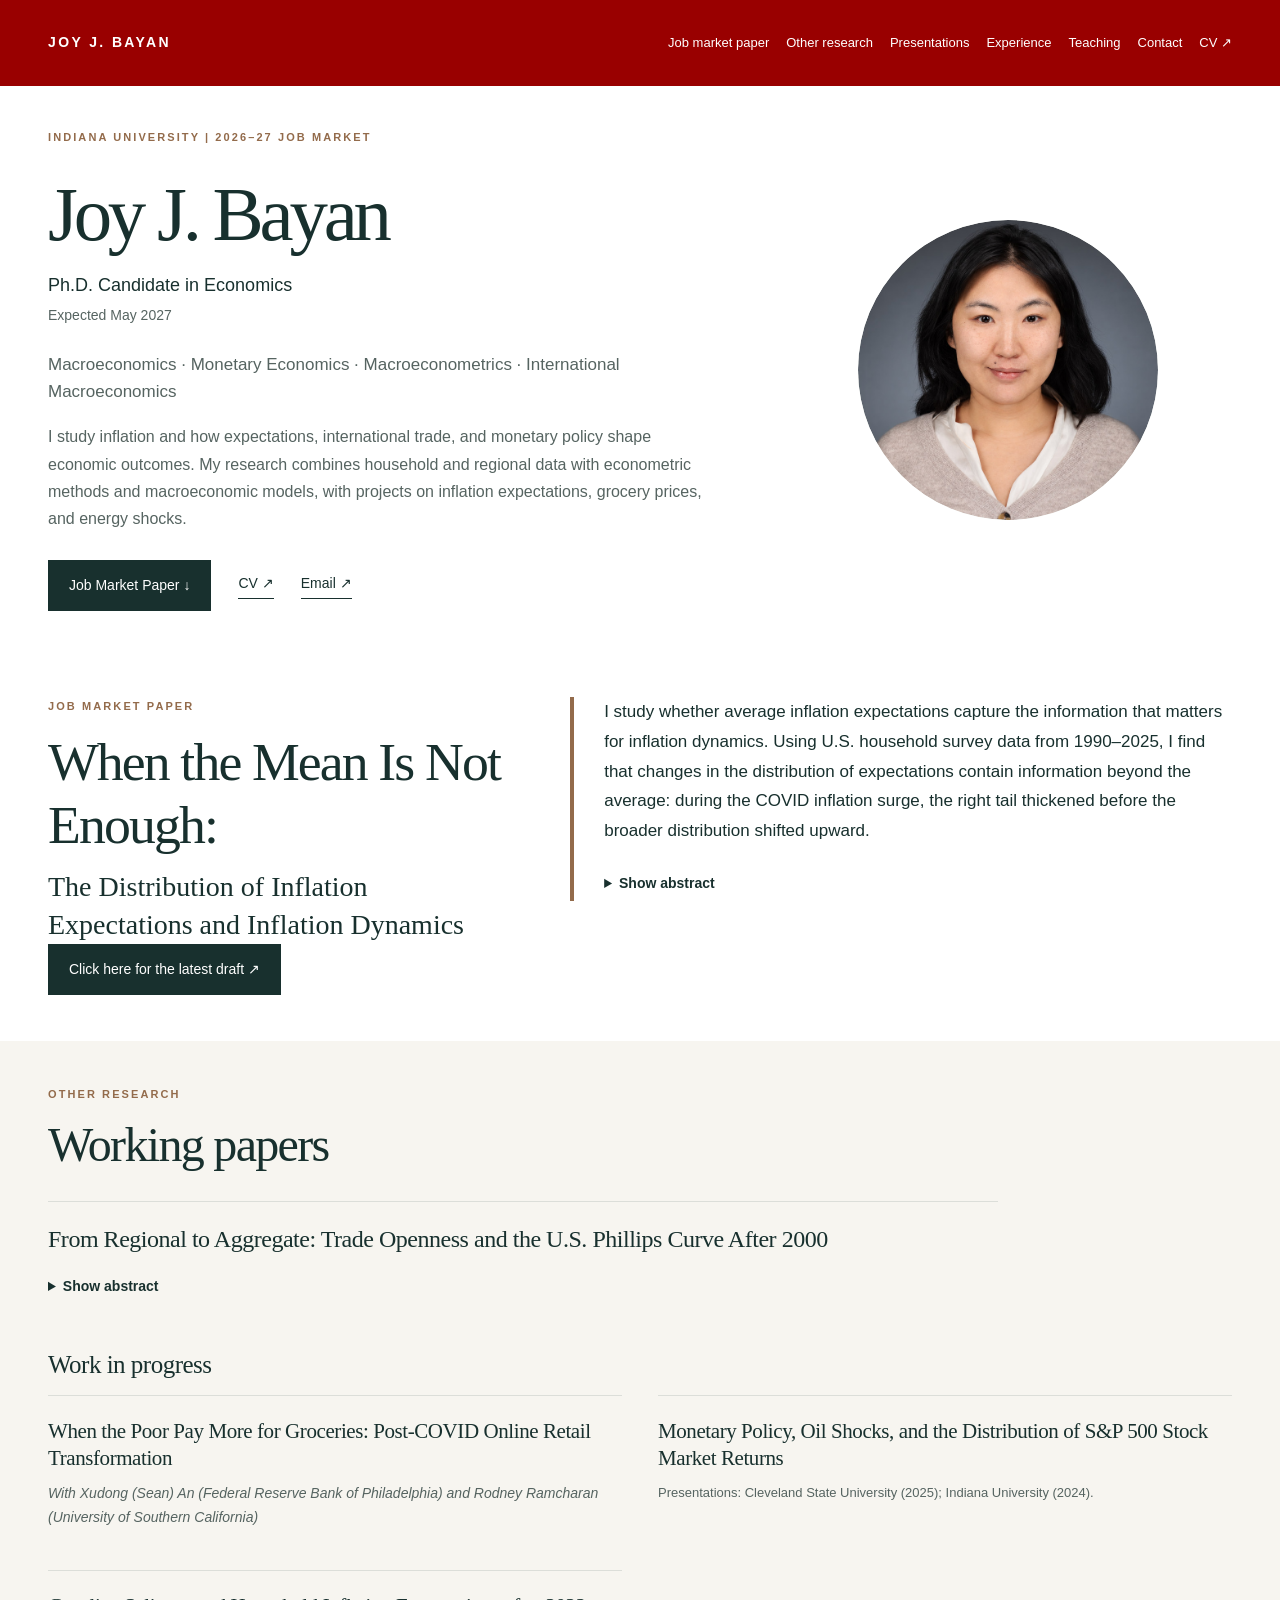
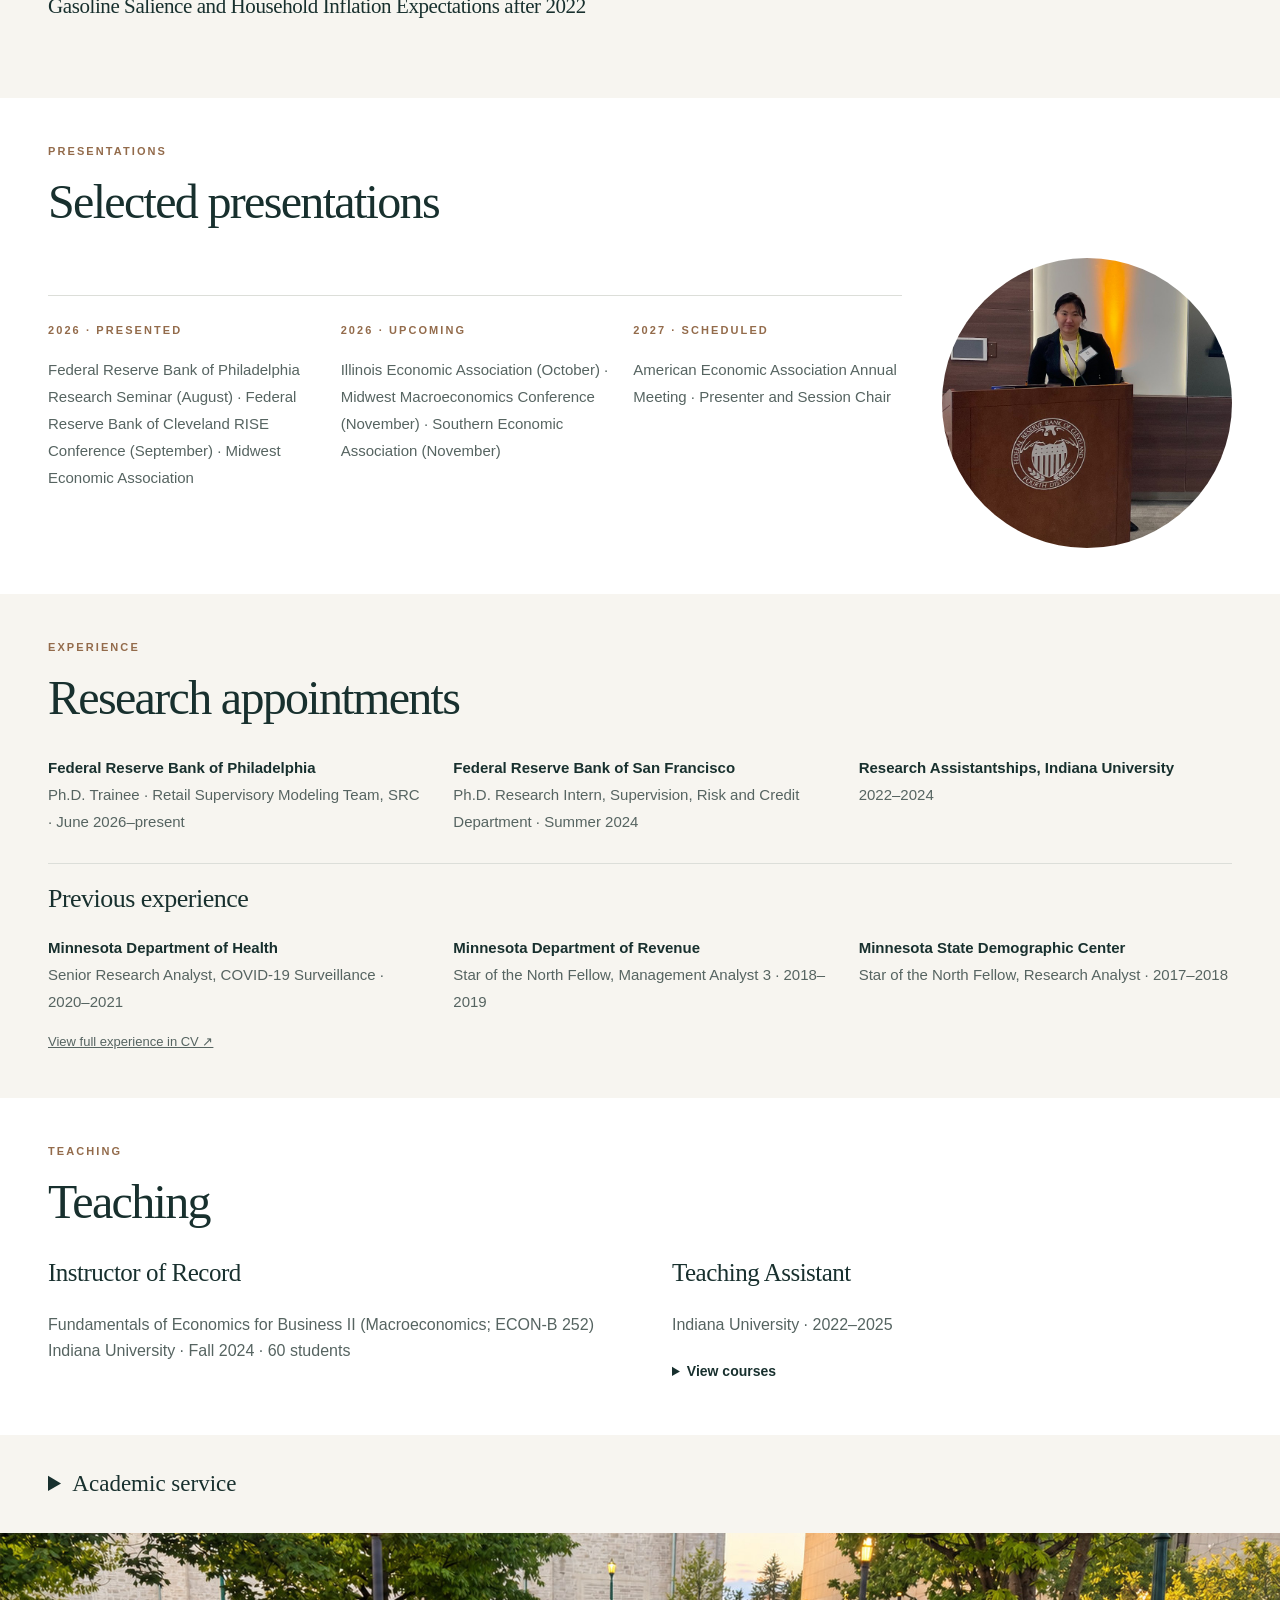
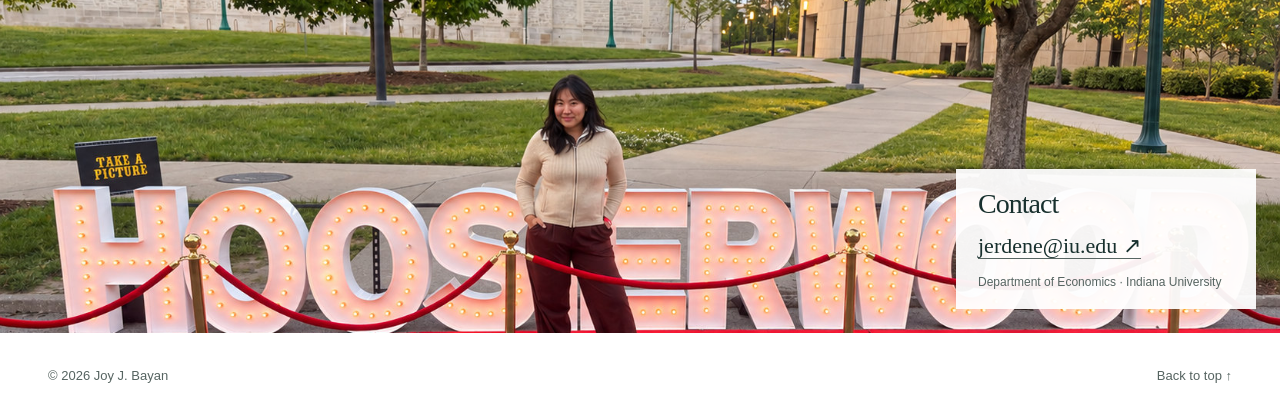
==== index.html @ ea71eb92 "Restore Joy's exact approved JMP abstract and refresh CV links" ====
<!doctype html>
<html lang="en">
<head>
<meta charset="utf-8">
<meta name="viewport" content="width=device-width, initial-scale=1">
<meta name="description" content="Joy J. Bayan is a 2026–27 economics job market candidate at Indiana University studying macroeconomics, monetary economics, macroeconometrics, and international macroeconomics.">
<title>Joy J. Bayan | Economics Job Market</title>
<link rel="stylesheet" href="site.css?v=research-intro-20261009">
</head>
<body>
<a class="skip" href="#main">Skip to content</a>
<div class="site-header"><header class="topbar wrap"><a class="wordmark" href="#top">JOY J. BAYAN</a><nav aria-label="Main navigation"><a href="#job-market-paper">Job market paper</a><a href="#other-research">Other research</a><a href="#presentations">Presentations</a><a href="#experience">Experience</a><a href="#teaching">Teaching</a><a href="#contact">Contact</a><a href="files/Joy_Bayan_CV.pdf?v=20261103-approved" target="_blank" rel="noopener">CV ↗</a></nav></header></div>
<main id="main">
<section class="hero wrap" id="top"><div class="hero-copy"><div class="eyebrow">INDIANA UNIVERSITY | 2026–27 JOB MARKET</div><h1>Joy J. Bayan</h1><p class="role">Ph.D. Candidate in Economics <span>Expected May 2027</span></p><p class="lead">Macroeconomics · Monetary Economics · Macroeconometrics · International Macroeconomics</p><p class="research-intro">I study inflation and how expectations, international trade, and monetary policy shape economic outcomes. My research combines household and regional data with econometric methods and macroeconomic models, with projects on inflation expectations, grocery prices, and energy shocks.</p><div class="actions"><a class="button" href="#job-market-paper">Job Market Paper ↓</a><a class="text-link" href="files/Joy_Bayan_CV.pdf?v=20261103-approved" target="_blank" rel="noopener">CV ↗</a><a class="text-link" href="mailto:jerdene@iu.edu">Email ↗</a></div></div><div class="portrait"><img src="files/joy-bayan-selected.jpg" alt="Portrait of Joy Bayan" width="1100" height="733"></div></section>
<section class="section wrap research-first" id="job-market-paper"><div class="eyebrow">JOB MARKET PAPER</div><h2>When the Mean Is Not Enough:</h2><p class="paper-subtitle">The Distribution of Inflation Expectations and Inflation Dynamics</p><div class="actions"><a class="button" id="latest-draft-link" href="latest-draft.html">Click here for the latest draft ↗</a></div><div class="jmp-summary"><p class="jmp-takeaway">I study whether average inflation expectations capture the information that matters for inflation dynamics. Using U.S. household survey data from 1990–2025, I find that changes in the distribution of expectations contain information beyond the average: during the COVID inflation surge, the right tail thickened before the broader distribution shifted upward.</p><details class="compact-details"><summary><span class="when-closed">Show abstract</span><span class="when-open">Hide abstract</span></summary><p>The representative-agent New Keynesian Phillips Curve assumes common inflation expectations across agents, while empirical applications typically summarize heterogeneous expectations by their mean. This paper asks whether the mean is a sufficient statistic for the role of expectations in inflation dynamics or whether the distribution of expectations also matters. Using individual responses from the University of Michigan Survey of Consumers from 1990 to 2025, I estimate inflation-expectation densities and use functional principal component analysis to characterize changes in their shape over time. Accounting for these distributional shape features produces a steeper aggregate Phillips Curve slope while reducing the explanatory role of the mean expectation. During the COVID inflation surge, the right tail of the distribution thickened before the entire distribution shifted rightward, suggesting that changes in the distribution can provide early signals of inflationary pressures. The results suggest that the mean is not a sufficient statistic; inflation dynamics also depend on the distribution of inflation expectations.</p></details></div></section>
<section class="section tinted" id="other-research"><div class="wrap"><div class="eyebrow">OTHER RESEARCH</div><h2>Working papers</h2><div class="research-list"><article><h3>From Regional to Aggregate: Trade Openness and the U.S. Phillips Curve After 2000</h3><details class="compact-details"><summary><span class="when-closed">Show abstract</span><span class="when-open">Hide abstract</span></summary><p>This paper studies how trade openness reshaped the slope of the U.S. Phillips Curve after 2000. I develop an open-economy New Keynesian framework in which inflation dynamics depend on domestic slack and exposure to foreign-goods prices through trade openness. Empirically, I use U.S. regional panel data and exploit cross-regional variation in exposure to globalization using a shift-share instrument constructed from pre-2000 regional employment shares. The results suggest that trade openness contributed to a break in the Phillips Curve relationship after 2000.</p></details></article></div><div class="works-in-progress"><h3 class="research-subheading">Work in progress</h3><div class="research-list"><article><h3>When the Poor Pay More for Groceries: Post-COVID Online Retail Transformation</h3><p class="byline">With Xudong (Sean) An (Federal Reserve Bank of Philadelphia) and Rodney Ramcharan (University of Southern California)</p></article><article><h3>Monetary Policy, Oil Shocks, and the Distribution of S&amp;P 500 Stock Market Returns</h3><p class="meta">Presentations: Cleveland State University (2025); Indiana University (2024).</p></article><article><h3>Gasoline Salience and Household Inflation Expectations after 2022</h3></article></div></div></div></section>
<section class="section wrap" id="presentations"><div class="eyebrow">PRESENTATIONS</div><h2>Selected presentations</h2><div class="presentations-layout"><div class="conference-list"><div><span class="tag">2026 · PRESENTED</span><p>Federal Reserve Bank of Philadelphia Research Seminar (August) · Federal Reserve Bank of Cleveland RISE Conference (September) · Midwest Economic Association</p></div><div><span class="tag">2026 · UPCOMING</span><p>Illinois Economic Association (October) · Midwest Macroeconomics Conference (November) · Southern Economic Association (November)</p></div><div><span class="tag">2027 · SCHEDULED</span><p>American Economic Association Annual Meeting · Presenter and Session Chair</p></div></div><figure class="presentation-circle"><img src="files/joy-presentation-original.jpg" alt="Joy Bayan at the podium at the Federal Reserve Bank of Cleveland" width="1368" height="1824" loading="lazy"></figure></div></section>
<section class="section tinted" id="experience"><div class="wrap"><div class="eyebrow">EXPERIENCE</div><h2>Research appointments</h2><div class="appointments"><div class="appointment-item"><p><strong>Federal Reserve Bank of Philadelphia</strong><br>Ph.D. Trainee · Retail Supervisory Modeling Team, SRC · June 2026–present</p></div><div class="appointment-item"><p><strong>Federal Reserve Bank of San Francisco</strong><br>Ph.D. Research Intern, Supervision, Risk and Credit Department · Summer 2024</p></div><div class="appointment-item"><p><strong>Research Assistantships, Indiana University</strong><br>2022–2024</p></div></div><div class="previous-experience"><h3>Previous experience</h3><p><strong>Minnesota Department of Health</strong><br>Senior Research Analyst, COVID-19 Surveillance · 2020–2021</p><p><strong>Minnesota Department of Revenue</strong><br>Star of the North Fellow, Management Analyst 3 · 2018–2019</p><p><strong>Minnesota State Demographic Center</strong><br>Star of the North Fellow, Research Analyst · 2017–2018</p></div><p class="cv-note"><a href="files/Joy_Bayan_CV.pdf?v=20261103-approved" target="_blank" rel="noopener">View full experience in CV ↗</a></p></div></section>
<section class="section wrap" id="teaching"><div class="eyebrow">TEACHING</div><h2>Teaching</h2><div class="two-col"><div><h3>Instructor of Record</h3><p>Fundamentals of Economics for Business II (Macroeconomics; ECON-B 252)<br>Indiana University · Fall 2024 · 60 students</p></div><div><h3>Teaching Assistant</h3><p>Indiana University · 2022–2025</p><details class="compact-details"><summary>View courses</summary><p>Statistical Analysis for Business and Economics (ECON-E 370) · Spring 2025<br>Economics of Race (ECON-E 211) · Spring 2024<br>Economics of Gender (ECON-E 211) · Spring 2023<br>Fundamentals of Economics for Business II (Macroeconomics; ECON-B 252) · Fall 2022</p></details></div></div></section>
<section class="section tinted service-compact" id="academic-service"><div class="wrap"><details class="compact-details"><summary>Academic service</summary><p><strong>Women in Economics, Indiana University Alumnae Group, Washington, DC</strong> · 2025–2026</p><p><strong>Student Ambassador, Association for Public Policy Analysis &amp; Management (APPAM)</strong> · 2026</p><p><strong>AES Departmental Coordinator, Economics Department, Indiana University</strong> · 2025–2026</p><p><strong>Development Coordinator, Graduate Student Government, Indiana University</strong> · 2024</p></details></div></section>
<section class="contact" id="contact"><div class="wrap"><h2>Contact</h2><a class="contact-email" href="mailto:jerdene@iu.edu">jerdene@iu.edu ↗</a><p class="affiliation">Department of Economics · Indiana University</p></div></section>
</main>
<footer class="wrap footer"><span>© <span id="year">2026</span> Joy J. Bayan</span><a href="#top">Back to top ↑</a></footer><script>document.getElementById('year').textContent=new Date().getFullYear()</script>
<!-- deploy-refresh: 2026-10-08-cv-alignment -->
</body>
</html>
---- site.css ----
:root{--ink:#18302e;--muted:#566461;--accent:#936b4b;--line:#dcded9;--cream:#f7f5f0;--wash:#ecefea}*{box-sizing:border-box}html{scroll-behavior:smooth}body{margin:0;color:var(--ink);font-family:Arial,Helvetica,sans-serif;line-height:1.65;background:#fff}a{color:inherit}a:focus-visible,summary:focus-visible{outline:3px solid #a47542;outline-offset:4px}.wrap{max-width:1160px;margin:auto;padding-left:32px;padding-right:32px}.skip{position:absolute;left:-9999px}.skip:focus{left:12px;top:12px;background:white;z-index:5;padding:8px}.topbar{min-height:86px;display:flex;align-items:center;justify-content:space-between;gap:20px;border-bottom:1px solid var(--line)}.wordmark{font-weight:700;letter-spacing:.17em;font-size:14px;text-decoration:none;white-space:nowrap}nav{display:flex;align-items:center;gap:27px}nav a{text-decoration:none;font-size:14px;color:#3d514d}nav a:hover,.text-link:hover{color:var(--accent)}.hero{display:grid;grid-template-columns:1.24fr .76fr;align-items:center;gap:80px;padding-top:74px;padding-bottom:88px}.eyebrow,.tag{font-size:11px;font-weight:700;letter-spacing:.19em;color:var(--accent)}h1,h2,h3{font-family:Georgia,'Times New Roman',serif;font-weight:400;line-height:1.16}h1{font-size:clamp(56px,7vw,92px);margin:24px 0 12px;letter-spacing:-.055em}h2{font-size:clamp(39px,5vw,60px);margin:14px 0 34px;letter-spacing:-.035em}h3{font-size:26px;letter-spacing:-.02em}.role{font-size:18px;margin:0;color:var(--ink)}.role span{display:block;color:var(--muted);font-size:14px;margin-top:3px}.lead{font-family:Georgia,serif;font-size:22px;line-height:1.58;max-width:630px;margin:30px 0}.actions{display:flex;align-items:center;gap:27px;flex-wrap:wrap}.button{background:var(--ink);color:#fff;padding:14px 21px;text-decoration:none;font-size:14px}.button:hover{background:#30534c}.text-link{font-size:14px;text-decoration:none;border-bottom:1px solid currentColor;padding-bottom:3px}.portrait{background:var(--wash);aspect-ratio:4/4.6;overflow:hidden}.portrait img{width:100%;height:100%;object-fit:cover;object-position:center 35%}.fields{background:var(--ink);color:#f3f3e9}.fields-inner{display:flex;align-items:center;gap:42px;padding-top:21px;padding-bottom:21px}.fields span{font-size:11px;letter-spacing:.16em;color:#c6bba8;white-space:nowrap}.fields p{margin:0;font-size:14px}.fields b{color:#b5997d;padding:0 7px}.section{padding-top:104px;padding-bottom:105px}.section-heading{display:flex;justify-content:space-between;align-items:end;gap:30px}.section-heading>p{max-width:290px;color:var(--muted);font-size:15px;margin-bottom:42px}.paper{border:1px solid var(--line);padding:36px;background:white}.paper h3{margin:15px 0}.paper p{color:var(--muted);font-size:15px}.paper.featured{padding:45px;border-left:4px solid var(--accent);background:var(--cream)}.featured h3{max-width:790px;font-size:34px}.featured>p{max-width:830px}.paper-grid{display:grid;grid-template-columns:1fr 1fr;gap:18px;margin-top:18px}.byline{font-style:italic}details{border-top:1px solid var(--line);margin-top:26px;padding-top:17px}summary{cursor:pointer;font-size:14px;font-weight:700}details p{max-width:850px}.meta,.fineprint{font-size:13px!important;color:var(--muted)}.subhead{margin:58px 0 16px}.simple-list p{border-top:1px solid var(--line);padding:16px 0;margin:0;font-family:Georgia,serif;font-size:20px}.tinted{background:var(--cream)}.two-col{display:grid;grid-template-columns:1fr 1fr;gap:90px}.two-col p{color:var(--muted);font-size:16px}.two-col h3{font-size:25px}.two-col .large{font-family:Georgia,serif;font-size:25px;line-height:1.55;color:var(--ink);margin-top:0}.contact{background:var(--ink);color:white;padding:90px 0 100px}.contact h2{margin-bottom:14px}.contact p{color:#d5dfd9}.contact-email{font-family:Georgia,serif;font-size:clamp(24px,4vw,42px);text-decoration:none;border-bottom:1px solid #a0afa8}.contact .affiliation{font-size:13px;margin-top:50px}.footer{min-height:85px;display:flex;justify-content:space-between;align-items:center;color:var(--muted);font-size:13px}.footer a{text-decoration:none}@media(max-width:780px){.topbar{align-items:flex-start;flex-direction:column;padding-top:20px;padding-bottom:18px}nav{flex-wrap:wrap;gap:10px 19px}.hero{grid-template-columns:1fr;gap:38px;padding-top:55px;padding-bottom:58px}.portrait{max-width:440px;grid-row:1;aspect-ratio:4/3.8}.fields-inner{display:block}.fields p{margin-top:9px}.section{padding-top:70px;padding-bottom:70px}.section-heading{display:block}.section-heading>p{margin-top:-15px}.paper-grid,.two-col{grid-template-columns:1fr;gap:18px}.paper.featured,.paper{padding:25px}.featured h3{font-size:27px}}@media(max-width:400px){.wrap{padding-left:20px;padding-right:20px}nav{gap:8px 13px}nav a{font-size:12px}}

/* Circular portrait */
.portrait{aspect-ratio:1;border-radius:50%;max-width:420px;width:100%;justify-self:center}
.portrait img{border-radius:50%;object-position:center 32%}
@media(max-width:780px){.portrait{aspect-ratio:1;max-width:360px}}

/* Conference timeline */
.large-intro{font-family:Georgia,serif;font-size:22px;max-width:760px;margin:-8px 0 36px}
.conference-list{border-top:1px solid var(--line)}
.conference-list>div{display:grid;grid-template-columns:180px 1fr;gap:30px;border-bottom:1px solid var(--line);padding:22px 0}
.conference-list p{margin:0;max-width:760px;color:var(--muted)}
@media(max-width:780px){.conference-list>div{grid-template-columns:1fr;gap:6px}nav{gap:8px 15px}}

/* Supporting campus photograph */
.campus-banner{height:clamp(230px,34vw,440px);background-image:url("files/joy-campus-banner.jpg");background-size:cover;background-position:center 35%;filter:saturate(.84)}
@media(max-width:780px){.campus-banner{height:260px;background-position:center 35%}}


/* Research-first job market layout */
.topbar nav{gap:17px}
.topbar nav a{font-size:13px}
.hero{padding-top:66px;padding-bottom:70px}
.hero .lead{font-family:Arial,Helvetica,sans-serif;font-size:17px;line-height:1.6;color:var(--muted);margin:24px 0 30px}
.research-first{padding-top:82px}
.research-first h2{font-size:clamp(52px,7vw,84px);max-width:960px;margin:14px 0 8px}
.paper-subtitle{font-family:Georgia,serif;font-size:clamp(23px,3vw,36px);line-height:1.35;max-width:890px;margin:0 0 32px}
.jmp-summary{max-width:820px;border-left:4px solid var(--accent);padding-left:26px}
.jmp-summary p{font-size:19px;line-height:1.7;margin:0}
.paper-actions{display:flex;align-items:flex-start;gap:26px;flex-wrap:wrap;margin-top:32px}
.unavailable{font-size:14px;border-bottom:1px solid var(--line);padding:8px 0;color:var(--muted)}
.unavailable small{display:block;font-size:11px;color:var(--muted)}
.abstract{margin:0;padding:8px 0;border:0;max-width:820px}
.abstract summary{font-size:14px;border-bottom:1px solid var(--ink);padding-bottom:3px;list-style:none}
.abstract summary::-webkit-details-marker{display:none}
.abstract p{font-size:15px;line-height:1.75;color:var(--muted)}
.research-list article{padding:25px 0;border-top:1px solid var(--line);max-width:900px}
.research-list h3{margin:0 0 10px}
.research-list p{margin:7px 0;color:var(--muted)}
.research-list .byline{font-size:14px}
.section{padding-top:82px;padding-bottom:85px}
.campus-banner{height:clamp(320px,45vw,620px);background-position:center 45%}
@media(max-width:780px){.topbar nav{gap:8px 14px}.hero{padding-top:46px;padding-bottom:52px}.research-first h2{font-size:clamp(48px,12vw,68px)}.jmp-summary p{font-size:17px}.campus-banner{height:clamp(280px,85vw,480px);background-position:center 40%}}

/* Candid presentation photo: use the original camera image, retaining facial detail. */
.campus-banner{height:clamp(320px,45vw,540px)}


/* Original podium photograph, cropped in a circle beside presentations. */
.presentations-layout{display:grid;grid-template-columns:minmax(0,1fr) 370px;gap:48px;align-items:center}
.presentation-circle{position:relative;width:100%;aspect-ratio:1;border-radius:50%;overflow:hidden;margin:0}
.presentation-circle img{position:absolute;display:block;width:195.4286%;height:auto;max-width:none;left:0;top:-92.8571%}
.presentations-layout .conference-list>div{grid-template-columns:145px 1fr;gap:18px}
@media(max-width:900px){.presentations-layout{grid-template-columns:minmax(0,1fr) 310px;gap:30px}.presentations-layout .conference-list>div{grid-template-columns:1fr;gap:6px}}
@media(max-width:650px){.presentations-layout{grid-template-columns:1fr}.presentation-circle{width:min(100%,320px);justify-self:center}}

/* Campus photograph behind the contact section. */
.contact{position:relative;background:#eee url("files/joy-campus-banner.jpg") center 55%/cover no-repeat;color:var(--ink);min-height:650px;padding:24px 0;display:block}
.contact>.wrap{position:absolute;right:24px;bottom:24px;width:min(300px,calc(100% - 48px));max-width:300px;margin:0;padding:18px 22px;background:rgba(255,255,255,.94)}
.contact h2{font-size:28px;line-height:1.2;margin:0 0 10px}
.contact .contact-email{font-size:22px;line-height:1.4;border-color:var(--muted)}
.contact p{color:var(--muted)}
.contact .affiliation{font-size:12px;line-height:1.5;margin:12px 0 0}
@media(max-width:780px){.contact{min-height:720px;padding:20px 0;background-position:44% 55%}.contact>.wrap{right:16px;bottom:16px;width:min(300px,calc(100% - 32px));padding:16px 20px}}

/* Compact academic layout; retain the established section sequence. */
.section{padding-top:58px;padding-bottom:60px}
.section h2{font-size:clamp(34px,4vw,48px);margin-bottom:28px}
.research-first h2{font-size:clamp(48px,6vw,72px);margin-bottom:8px}
.compact-details{border:0;padding:0;margin:14px 0 0}
.compact-details summary{width:fit-content;max-width:100%;padding:6px 0;font-size:14px;color:var(--ink)}
.compact-details p{color:var(--muted);font-size:16px;line-height:1.7}
.compact-details .when-open{display:none}
.compact-details[open] .when-open{display:inline}
.compact-details[open] .when-closed{display:none}
.compact-details[open]>summary{margin-bottom:10px}
.research-list h3{font-size:24px;line-height:1.3}
.research-list article{padding:22px 0}
.appointments{display:grid;grid-template-columns:repeat(3,minmax(0,1fr));gap:32px}
.appointments p{font-size:15px;color:var(--muted);margin:0;line-height:1.8}
.appointments strong{color:var(--ink);font-weight:600}
.previous-experience{border-top:1px solid var(--line);padding-top:16px;margin-top:28px}
.cv-note{font-size:13px;color:var(--muted);margin:16px 0 0}
.service-compact{padding-top:28px;padding-bottom:28px}
.service-compact .compact-details{margin:0}
.service-compact summary{font-family:Georgia,serif;font-size:23px;font-weight:400}
.contact{min-height:460px}
@media(max-width:780px){
.section{padding-top:42px;padding-bottom:44px}
.appointments{grid-template-columns:1fr;gap:22px}
.service-compact{padding-top:24px;padding-bottom:24px}
.contact{min-height:600px}
}

/* Wider desktop layout: use columns while preserving reading order. */
@media(min-width:1000px){
  .wrap{max-width:1440px;padding-left:48px;padding-right:48px}
  .hero{grid-template-columns:minmax(0,1.5fr) minmax(0,1fr);gap:64px;padding-top:42px;padding-bottom:42px}
  .hero .portrait{max-width:300px}
  .hero h1{font-size:clamp(64px,6vw,84px)}
  .section{padding-top:44px;padding-bottom:46px}
  .research-first{display:grid;grid-template-columns:minmax(0,.9fr) minmax(0,1.3fr);column-gap:64px;grid-template-rows:auto auto auto 1fr;align-items:start}
  .research-first>.eyebrow{grid-column:1;grid-row:1}
  .research-first>h2{grid-column:1;grid-row:2;font-size:clamp(46px,4.2vw,62px);margin:16px 0 12px}
  .research-first>.paper-subtitle{grid-column:1;grid-row:3;font-size:28px;margin:0;max-width:500px}
  .research-first>.paper-actions{grid-column:1;grid-row:4;margin-top:24px}
  .research-first>.jmp-summary{grid-column:2;grid-row:1 / span 4;max-width:760px;padding-left:30px}
  .jmp-summary p{font-size:17px;line-height:1.75}
  .research-list{display:grid;grid-template-columns:repeat(2,minmax(0,1fr));gap:48px;align-items:start}
  .research-list article{max-width:none}
  .presentations-layout{grid-template-columns:minmax(0,1fr) 290px;gap:40px}
  .presentations-layout .conference-list{display:grid;grid-template-columns:repeat(3,minmax(0,1fr));gap:24px;border-top:1px solid var(--line)}
  .presentations-layout .conference-list>div{display:block;padding:20px 0;border-bottom:0}
  .presentations-layout .conference-list p{margin-top:14px;font-size:15px;line-height:1.8}
  .previous-experience{display:grid;grid-template-columns:repeat(3,minmax(0,1fr));column-gap:32px;row-gap:12px}
  .previous-experience h3{grid-column:1 / -1;margin:4px 0 8px}
  .previous-experience p{margin:0;font-size:15px;color:var(--muted);line-height:1.8}
  .previous-experience strong{color:var(--ink);font-weight:600}
  #teaching .two-col{gap:64px}
  #teaching .two-col h3{margin-top:0}
  .service-compact{padding-top:24px;padding-bottom:24px}
}
@media(min-width:781px) and (max-width:999px){
  .topbar{flex-wrap:wrap;padding-top:20px;padding-bottom:20px}
  .topbar nav{flex-wrap:wrap}
}

/* Make research findings and project titles easy to scan. */
.jmp-takeaway{color:var(--ink);font-size:18px;line-height:1.75}
.jmp-summary>.compact-details{margin-top:20px}
.works-in-progress{margin-top:24px}
.research-subheading{font-size:25px;margin:0 0 16px}
.research-list:has(>article:only-child){grid-template-columns:1fr}
.research-list:has(>article:only-child)>article{max-width:950px}
.works-in-progress .research-list{gap:12px 36px}
.works-in-progress .research-list h3{font-size:21px}
.contact{min-height:400px;background-position:center 20%}
@media(max-width:780px){
  .contact{min-height:460px;background-position:44% 30%}
  .hero .portrait{max-width:260px}
}
@media(prefers-reduced-motion:reduce){html{scroll-behavior:auto}}

/* Crimson university-inspired header. */
.site-header{background:#990000;color:#fff}
.site-header .topbar{border-bottom:0}
.site-header .wordmark,.site-header nav a{color:#fff}
.site-header nav a:hover{color:#fff;text-decoration:underline;text-underline-offset:5px}
.site-header a:focus-visible{outline-color:#fff}

.research-intro{max-width:680px;font-size:16px;line-height:1.7;color:var(--muted);margin:0 0 28px}
.hero .lead{margin-bottom:18px}
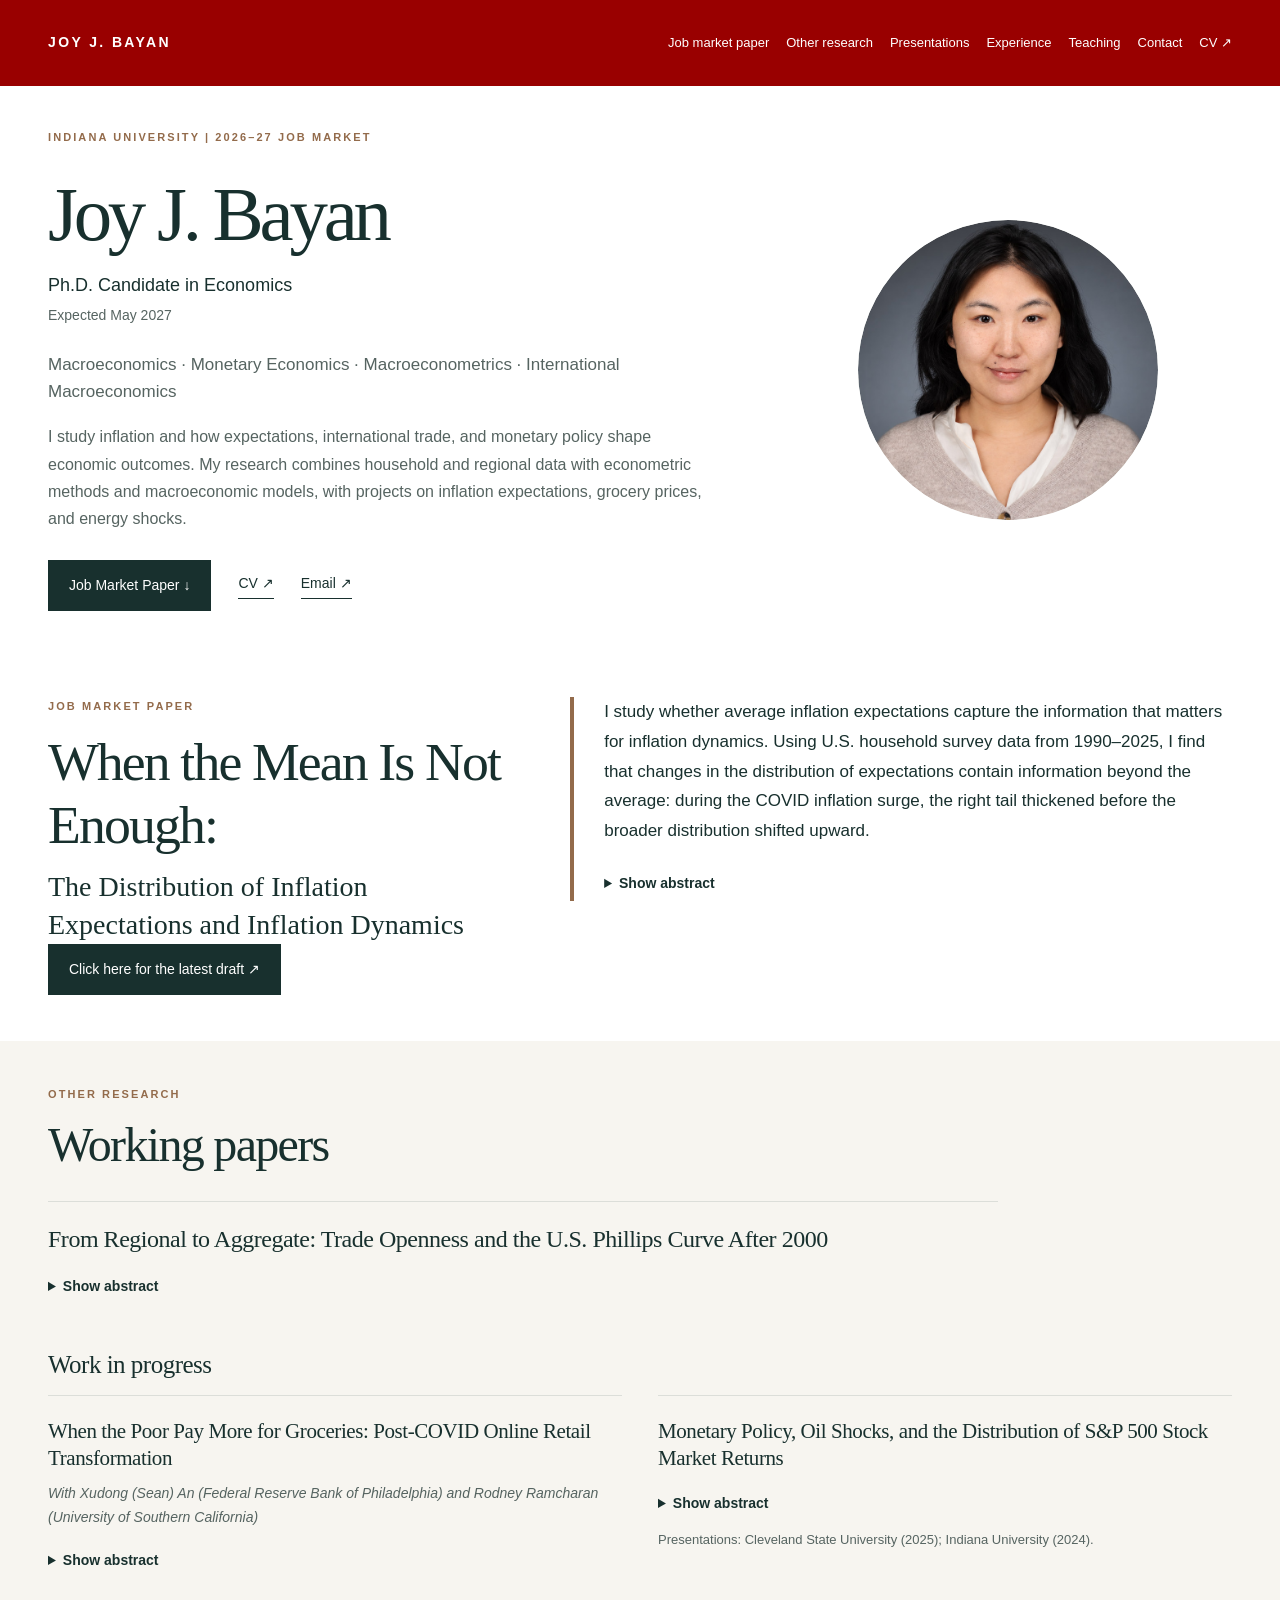
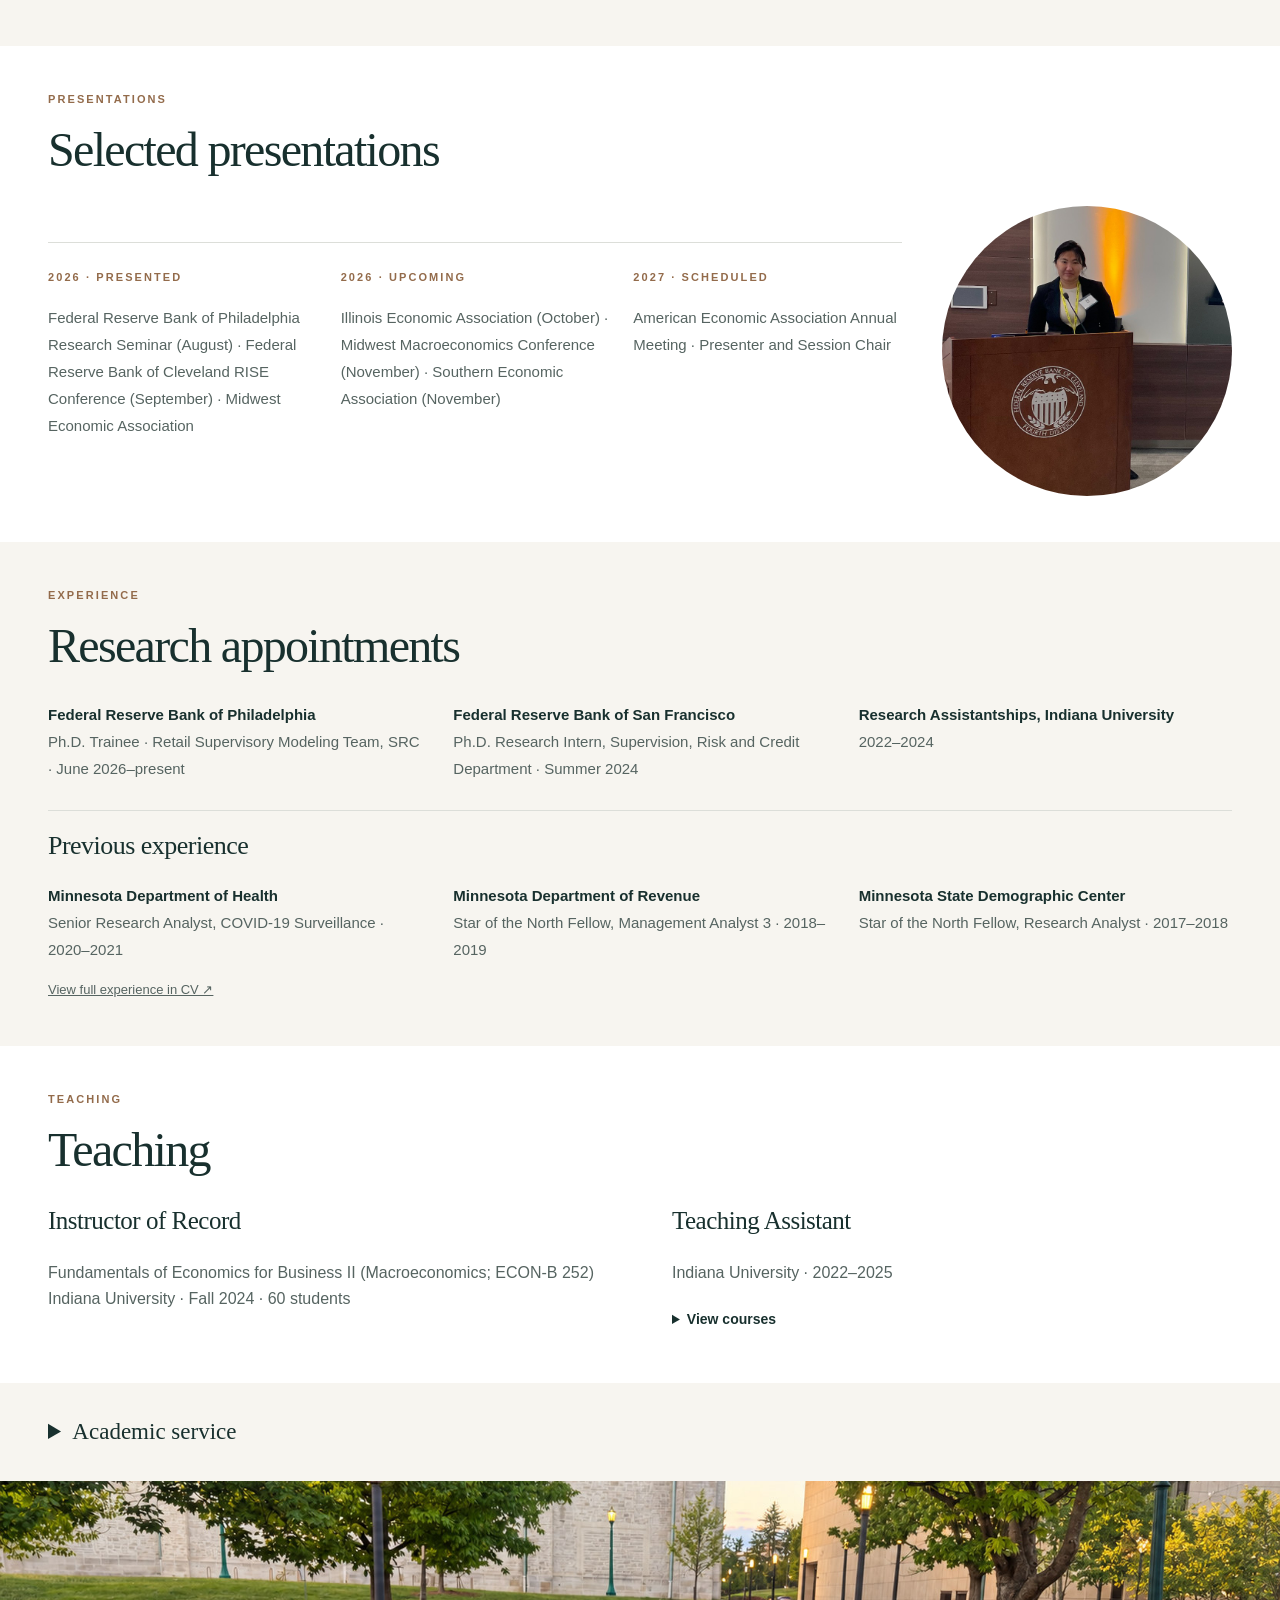
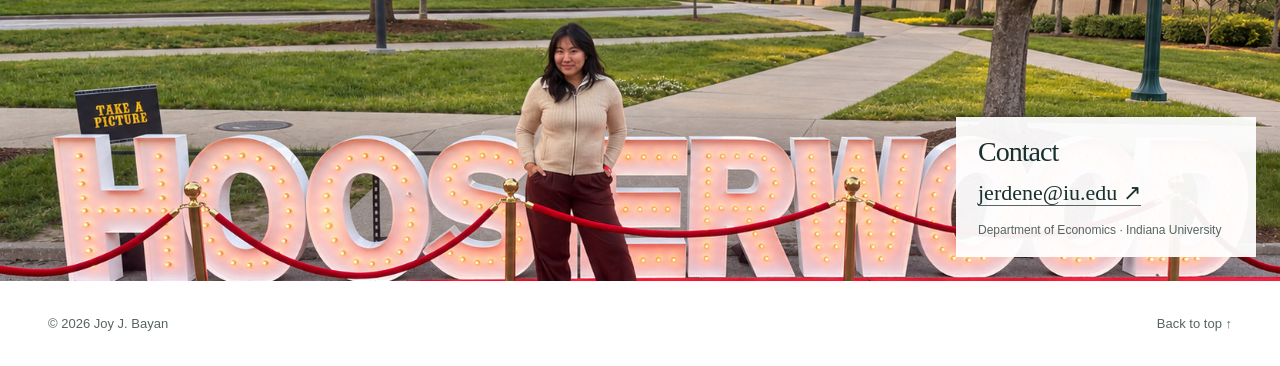
==== commit 854ec2d7: "Match all four website abstracts exactly to approved CV" ====
--- a/index.html
+++ b/index.html
@@ -9,13 +9,13 @@
 </head>
 <body>
 <a class="skip" href="#main">Skip to content</a>
-<div class="site-header"><header class="topbar wrap"><a class="wordmark" href="#top">JOY J. BAYAN</a><nav aria-label="Main navigation"><a href="#job-market-paper">Job market paper</a><a href="#other-research">Other research</a><a href="#presentations">Presentations</a><a href="#experience">Experience</a><a href="#teaching">Teaching</a><a href="#contact">Contact</a><a href="files/Joy_Bayan_CV.pdf?v=20261103-approved" target="_blank" rel="noopener">CV ↗</a></nav></header></div>
+<div class="site-header"><header class="topbar wrap"><a class="wordmark" href="#top">JOY J. BAYAN</a><nav aria-label="Main navigation"><a href="#job-market-paper">Job market paper</a><a href="#other-research">Other research</a><a href="#presentations">Presentations</a><a href="#experience">Experience</a><a href="#teaching">Teaching</a><a href="#contact">Contact</a><a href="files/Joy_Bayan_CV.pdf?v=20261103-grocery-restored" target="_blank" rel="noopener">CV ↗</a></nav></header></div>
 <main id="main">
-<section class="hero wrap" id="top"><div class="hero-copy"><div class="eyebrow">INDIANA UNIVERSITY | 2026–27 JOB MARKET</div><h1>Joy J. Bayan</h1><p class="role">Ph.D. Candidate in Economics <span>Expected May 2027</span></p><p class="lead">Macroeconomics · Monetary Economics · Macroeconometrics · International Macroeconomics</p><p class="research-intro">I study inflation and how expectations, international trade, and monetary policy shape economic outcomes. My research combines household and regional data with econometric methods and macroeconomic models, with projects on inflation expectations, grocery prices, and energy shocks.</p><div class="actions"><a class="button" href="#job-market-paper">Job Market Paper ↓</a><a class="text-link" href="files/Joy_Bayan_CV.pdf?v=20261103-approved" target="_blank" rel="noopener">CV ↗</a><a class="text-link" href="mailto:jerdene@iu.edu">Email ↗</a></div></div><div class="portrait"><img src="files/joy-bayan-selected.jpg" alt="Portrait of Joy Bayan" width="1100" height="733"></div></section>
+<section class="hero wrap" id="top"><div class="hero-copy"><div class="eyebrow">INDIANA UNIVERSITY | 2026–27 JOB MARKET</div><h1>Joy J. Bayan</h1><p class="role">Ph.D. Candidate in Economics <span>Expected May 2027</span></p><p class="lead">Macroeconomics · Monetary Economics · Macroeconometrics · International Macroeconomics</p><p class="research-intro">I study inflation and how expectations, international trade, and monetary policy shape economic outcomes. My research combines household and regional data with econometric methods and macroeconomic models, with projects on inflation expectations, grocery prices, and energy shocks.</p><div class="actions"><a class="button" href="#job-market-paper">Job Market Paper ↓</a><a class="text-link" href="files/Joy_Bayan_CV.pdf?v=20261103-grocery-restored" target="_blank" rel="noopener">CV ↗</a><a class="text-link" href="mailto:jerdene@iu.edu">Email ↗</a></div></div><div class="portrait"><img src="files/joy-bayan-selected.jpg" alt="Portrait of Joy Bayan" width="1100" height="733"></div></section>
 <section class="section wrap research-first" id="job-market-paper"><div class="eyebrow">JOB MARKET PAPER</div><h2>When the Mean Is Not Enough:</h2><p class="paper-subtitle">The Distribution of Inflation Expectations and Inflation Dynamics</p><div class="actions"><a class="button" id="latest-draft-link" href="latest-draft.html">Click here for the latest draft ↗</a></div><div class="jmp-summary"><p class="jmp-takeaway">I study whether average inflation expectations capture the information that matters for inflation dynamics. Using U.S. household survey data from 1990–2025, I find that changes in the distribution of expectations contain information beyond the average: during the COVID inflation surge, the right tail thickened before the broader distribution shifted upward.</p><details class="compact-details"><summary><span class="when-closed">Show abstract</span><span class="when-open">Hide abstract</span></summary><p>The representative-agent New Keynesian Phillips Curve assumes common inflation expectations across agents, while empirical applications typically summarize heterogeneous expectations by their mean. This paper asks whether the mean is a sufficient statistic for the role of expectations in inflation dynamics or whether the distribution of expectations also matters. Using individual responses from the University of Michigan Survey of Consumers from 1990 to 2025, I estimate inflation-expectation densities and use functional principal component analysis to characterize changes in their shape over time. Accounting for these distributional shape features produces a steeper aggregate Phillips Curve slope while reducing the explanatory role of the mean expectation. During the COVID inflation surge, the right tail of the distribution thickened before the entire distribution shifted rightward, suggesting that changes in the distribution can provide early signals of inflationary pressures. The results suggest that the mean is not a sufficient statistic; inflation dynamics also depend on the distribution of inflation expectations.</p></details></div></section>
-<section class="section tinted" id="other-research"><div class="wrap"><div class="eyebrow">OTHER RESEARCH</div><h2>Working papers</h2><div class="research-list"><article><h3>From Regional to Aggregate: Trade Openness and the U.S. Phillips Curve After 2000</h3><details class="compact-details"><summary><span class="when-closed">Show abstract</span><span class="when-open">Hide abstract</span></summary><p>This paper studies how trade openness reshaped the slope of the U.S. Phillips Curve after 2000. I develop an open-economy New Keynesian framework in which inflation dynamics depend on domestic slack and exposure to foreign-goods prices through trade openness. Empirically, I use U.S. regional panel data and exploit cross-regional variation in exposure to globalization using a shift-share instrument constructed from pre-2000 regional employment shares. The results suggest that trade openness contributed to a break in the Phillips Curve relationship after 2000.</p></details></article></div><div class="works-in-progress"><h3 class="research-subheading">Work in progress</h3><div class="research-list"><article><h3>When the Poor Pay More for Groceries: Post-COVID Online Retail Transformation</h3><p class="byline">With Xudong (Sean) An (Federal Reserve Bank of Philadelphia) and Rodney Ramcharan (University of Southern California)</p></article><article><h3>Monetary Policy, Oil Shocks, and the Distribution of S&amp;P 500 Stock Market Returns</h3><p class="meta">Presentations: Cleveland State University (2025); Indiana University (2024).</p></article><article><h3>Gasoline Salience and Household Inflation Expectations after 2022</h3></article></div></div></div></section>
+<section class="section tinted" id="other-research"><div class="wrap"><div class="eyebrow">OTHER RESEARCH</div><h2>Working papers</h2><div class="research-list"><article><h3>From Regional to Aggregate: Trade Openness and the U.S. Phillips Curve After 2000</h3><details class="compact-details"><summary><span class="when-closed">Show abstract</span><span class="when-open">Hide abstract</span></summary><p>This paper studies how trade openness reshaped the slope of the U.S. Phillips Curve after 2000. I develop an open-economy New Keynesian framework in which inflation dynamics depend on domestic slack and exposure to foreign-goods prices through trade openness. Empirically, I use U.S. regional panel data and exploit cross-regional variation in exposure to globalization using a shift-share instrument constructed from pre-2000 regional employment shares. The results show that trade openness contributed to the flattening of the U.S. Phillips Curve after 2000.</p></details></article></div><div class="works-in-progress"><h3 class="research-subheading">Work in progress</h3><div class="research-list"><article><h3>When the Poor Pay More for Groceries: Post-COVID Online Retail Transformation</h3><p class="byline">With Xudong (Sean) An (Federal Reserve Bank of Philadelphia) and Rodney Ramcharan (University of Southern California)</p><details class="compact-details"><summary><span class="when-closed">Show abstract</span><span class="when-open">Hide abstract</span></summary><p>Using 100 million grocery retail transactions from 228,519 U.S. households between 2019 and 2023, we show that low-income households experienced 1.4% more grocery price inflation than high-income households in the post-COVID period. After 2022, fresh-produce prices rose 5.3% more for low-income households. The increased adoption of online shopping eliminated geographic pricing advantages, reducing relative savings for low-income households by 4.4%, while the expansion of warehouse clubs increased their price premiums by 6.4%, with monetary policy tightening adding a further 0.11%.</p></details></article><article><h3>Monetary Policy, Oil Shocks, and the Distribution of S&amp;P 500 Stock Market Returns</h3><details class="compact-details"><summary><span class="when-closed">Show abstract</span><span class="when-open">Hide abstract</span></summary><p>This paper studies how oil supply, global demand, oil-specific demand, and monetary policy shocks affect the distribution of U.S. stock market returns. Using monthly data from 1988 to 2018, I estimate cross-sectional densities of S&amp;P 500 returns and use functional principal component analysis to summarize changes in their shape. I combine these distributional components with a Kilian-style structural vector autoregression in a mixed vector autoregressive framework to examine how the shocks transmit through the return distribution beyond their effects on average returns.</p></details><p class="meta">Presentations: Cleveland State University (2025); Indiana University (2024).</p></article></div></div></div></section>
 <section class="section wrap" id="presentations"><div class="eyebrow">PRESENTATIONS</div><h2>Selected presentations</h2><div class="presentations-layout"><div class="conference-list"><div><span class="tag">2026 · PRESENTED</span><p>Federal Reserve Bank of Philadelphia Research Seminar (August) · Federal Reserve Bank of Cleveland RISE Conference (September) · Midwest Economic Association</p></div><div><span class="tag">2026 · UPCOMING</span><p>Illinois Economic Association (October) · Midwest Macroeconomics Conference (November) · Southern Economic Association (November)</p></div><div><span class="tag">2027 · SCHEDULED</span><p>American Economic Association Annual Meeting · Presenter and Session Chair</p></div></div><figure class="presentation-circle"><img src="files/joy-presentation-original.jpg" alt="Joy Bayan at the podium at the Federal Reserve Bank of Cleveland" width="1368" height="1824" loading="lazy"></figure></div></section>
-<section class="section tinted" id="experience"><div class="wrap"><div class="eyebrow">EXPERIENCE</div><h2>Research appointments</h2><div class="appointments"><div class="appointment-item"><p><strong>Federal Reserve Bank of Philadelphia</strong><br>Ph.D. Trainee · Retail Supervisory Modeling Team, SRC · June 2026–present</p></div><div class="appointment-item"><p><strong>Federal Reserve Bank of San Francisco</strong><br>Ph.D. Research Intern, Supervision, Risk and Credit Department · Summer 2024</p></div><div class="appointment-item"><p><strong>Research Assistantships, Indiana University</strong><br>2022–2024</p></div></div><div class="previous-experience"><h3>Previous experience</h3><p><strong>Minnesota Department of Health</strong><br>Senior Research Analyst, COVID-19 Surveillance · 2020–2021</p><p><strong>Minnesota Department of Revenue</strong><br>Star of the North Fellow, Management Analyst 3 · 2018–2019</p><p><strong>Minnesota State Demographic Center</strong><br>Star of the North Fellow, Research Analyst · 2017–2018</p></div><p class="cv-note"><a href="files/Joy_Bayan_CV.pdf?v=20261103-approved" target="_blank" rel="noopener">View full experience in CV ↗</a></p></div></section>
+<section class="section tinted" id="experience"><div class="wrap"><div class="eyebrow">EXPERIENCE</div><h2>Research appointments</h2><div class="appointments"><div class="appointment-item"><p><strong>Federal Reserve Bank of Philadelphia</strong><br>Ph.D. Trainee · Retail Supervisory Modeling Team, SRC · June 2026–present</p></div><div class="appointment-item"><p><strong>Federal Reserve Bank of San Francisco</strong><br>Ph.D. Research Intern, Supervision, Risk and Credit Department · Summer 2024</p></div><div class="appointment-item"><p><strong>Research Assistantships, Indiana University</strong><br>2022–2024</p></div></div><div class="previous-experience"><h3>Previous experience</h3><p><strong>Minnesota Department of Health</strong><br>Senior Research Analyst, COVID-19 Surveillance · 2020–2021</p><p><strong>Minnesota Department of Revenue</strong><br>Star of the North Fellow, Management Analyst 3 · 2018–2019</p><p><strong>Minnesota State Demographic Center</strong><br>Star of the North Fellow, Research Analyst · 2017–2018</p></div><p class="cv-note"><a href="files/Joy_Bayan_CV.pdf?v=20261103-grocery-restored" target="_blank" rel="noopener">View full experience in CV ↗</a></p></div></section>
 <section class="section wrap" id="teaching"><div class="eyebrow">TEACHING</div><h2>Teaching</h2><div class="two-col"><div><h3>Instructor of Record</h3><p>Fundamentals of Economics for Business II (Macroeconomics; ECON-B 252)<br>Indiana University · Fall 2024 · 60 students</p></div><div><h3>Teaching Assistant</h3><p>Indiana University · 2022–2025</p><details class="compact-details"><summary>View courses</summary><p>Statistical Analysis for Business and Economics (ECON-E 370) · Spring 2025<br>Economics of Race (ECON-E 211) · Spring 2024<br>Economics of Gender (ECON-E 211) · Spring 2023<br>Fundamentals of Economics for Business II (Macroeconomics; ECON-B 252) · Fall 2022</p></details></div></div></section>
 <section class="section tinted service-compact" id="academic-service"><div class="wrap"><details class="compact-details"><summary>Academic service</summary><p><strong>Women in Economics, Indiana University Alumnae Group, Washington, DC</strong> · 2025–2026</p><p><strong>Student Ambassador, Association for Public Policy Analysis &amp; Management (APPAM)</strong> · 2026</p><p><strong>AES Departmental Coordinator, Economics Department, Indiana University</strong> · 2025–2026</p><p><strong>Development Coordinator, Graduate Student Government, Indiana University</strong> · 2024</p></details></div></section>
 <section class="contact" id="contact"><div class="wrap"><h2>Contact</h2><a class="contact-email" href="mailto:jerdene@iu.edu">jerdene@iu.edu ↗</a><p class="affiliation">Department of Economics · Indiana University</p></div></section>
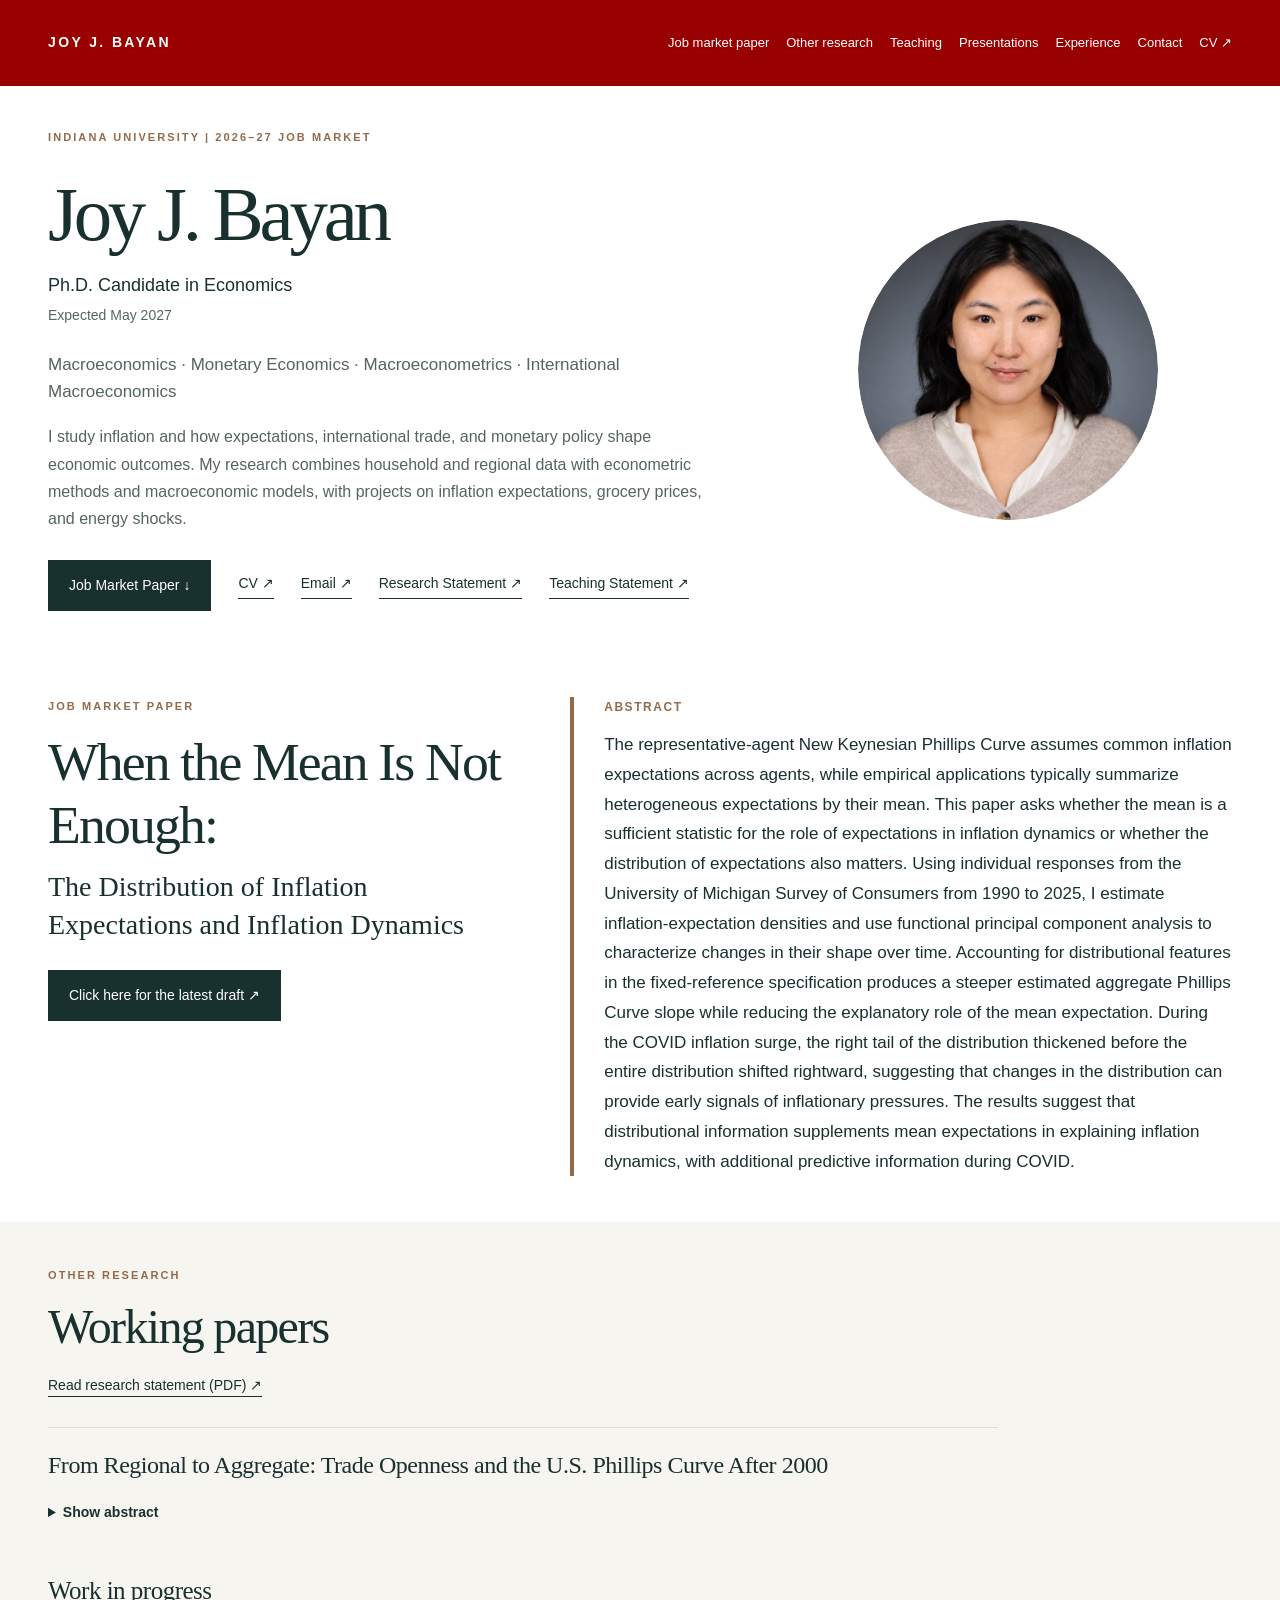
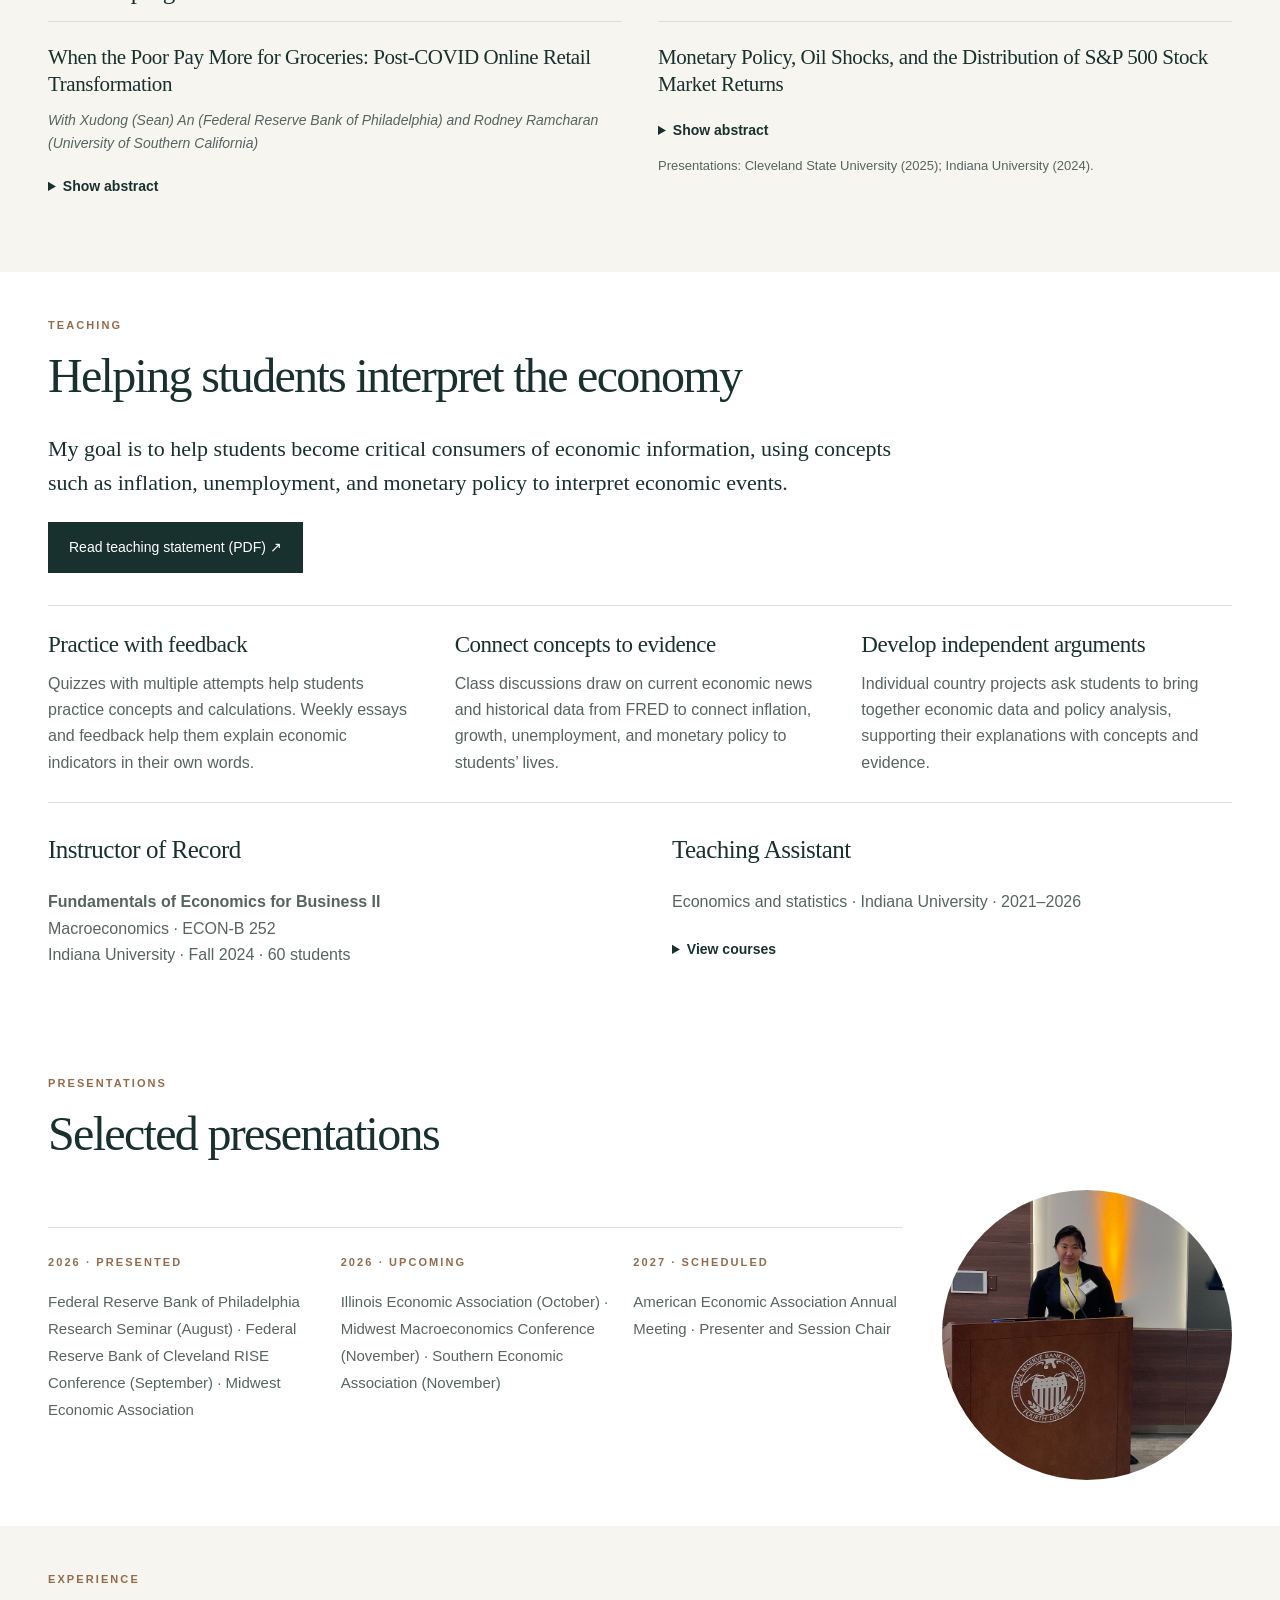
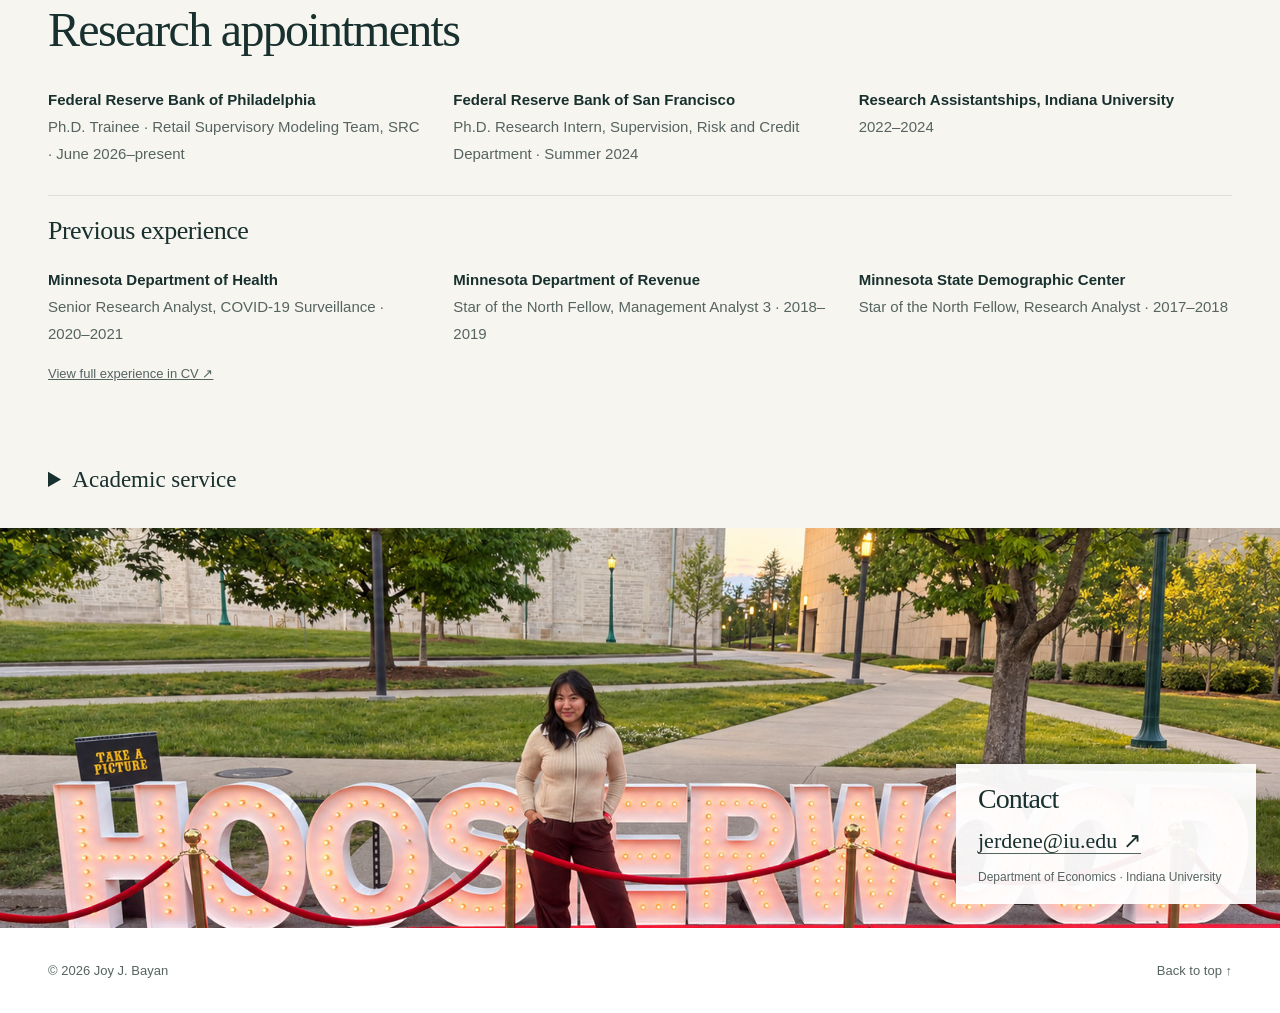
==== commit c4bf52b5: "Display full JMP abstract and statements, and emphasize teaching" ====
--- a/index.html
+++ b/index.html
@@ -5,18 +5,18 @@
 <meta name="viewport" content="width=device-width, initial-scale=1">
 <meta name="description" content="Joy J. Bayan is a 2026–27 economics job market candidate at Indiana University studying macroeconomics, monetary economics, macroeconometrics, and international macroeconomics.">
 <title>Joy J. Bayan | Economics Job Market</title>
-<link rel="stylesheet" href="site.css?v=research-intro-20261009">
+<link rel="stylesheet" href="site.css?v=teaching-statements-20261103">
 </head>
 <body>
 <a class="skip" href="#main">Skip to content</a>
-<div class="site-header"><header class="topbar wrap"><a class="wordmark" href="#top">JOY J. BAYAN</a><nav aria-label="Main navigation"><a href="#job-market-paper">Job market paper</a><a href="#other-research">Other research</a><a href="#presentations">Presentations</a><a href="#experience">Experience</a><a href="#teaching">Teaching</a><a href="#contact">Contact</a><a href="files/Joy_Bayan_CV.pdf?v=20261103-grocery-restored" target="_blank" rel="noopener">CV ↗</a></nav></header></div>
+<div class="site-header"><header class="topbar wrap"><a class="wordmark" href="#top">JOY J. BAYAN</a><nav aria-label="Main navigation"><a href="#job-market-paper">Job market paper</a><a href="#other-research">Other research</a><a href="#teaching">Teaching</a><a href="#presentations">Presentations</a><a href="#experience">Experience</a><a href="#contact">Contact</a><a href="files/Joy_Bayan_CV.pdf?v=20261103-abstract-aligned" target="_blank" rel="noopener">CV ↗</a></nav></header></div>
 <main id="main">
-<section class="hero wrap" id="top"><div class="hero-copy"><div class="eyebrow">INDIANA UNIVERSITY | 2026–27 JOB MARKET</div><h1>Joy J. Bayan</h1><p class="role">Ph.D. Candidate in Economics <span>Expected May 2027</span></p><p class="lead">Macroeconomics · Monetary Economics · Macroeconometrics · International Macroeconomics</p><p class="research-intro">I study inflation and how expectations, international trade, and monetary policy shape economic outcomes. My research combines household and regional data with econometric methods and macroeconomic models, with projects on inflation expectations, grocery prices, and energy shocks.</p><div class="actions"><a class="button" href="#job-market-paper">Job Market Paper ↓</a><a class="text-link" href="files/Joy_Bayan_CV.pdf?v=20261103-grocery-restored" target="_blank" rel="noopener">CV ↗</a><a class="text-link" href="mailto:jerdene@iu.edu">Email ↗</a></div></div><div class="portrait"><img src="files/joy-bayan-selected.jpg" alt="Portrait of Joy Bayan" width="1100" height="733"></div></section>
-<section class="section wrap research-first" id="job-market-paper"><div class="eyebrow">JOB MARKET PAPER</div><h2>When the Mean Is Not Enough:</h2><p class="paper-subtitle">The Distribution of Inflation Expectations and Inflation Dynamics</p><div class="actions"><a class="button" id="latest-draft-link" href="latest-draft.html">Click here for the latest draft ↗</a></div><div class="jmp-summary"><p class="jmp-takeaway">I study whether average inflation expectations capture the information that matters for inflation dynamics. Using U.S. household survey data from 1990–2025, I find that changes in the distribution of expectations contain information beyond the average: during the COVID inflation surge, the right tail thickened before the broader distribution shifted upward.</p><details class="compact-details"><summary><span class="when-closed">Show abstract</span><span class="when-open">Hide abstract</span></summary><p>The representative-agent New Keynesian Phillips Curve assumes common inflation expectations across agents, while empirical applications typically summarize heterogeneous expectations by their mean. This paper asks whether the mean is a sufficient statistic for the role of expectations in inflation dynamics or whether the distribution of expectations also matters. Using individual responses from the University of Michigan Survey of Consumers from 1990 to 2025, I estimate inflation-expectation densities and use functional principal component analysis to characterize changes in their shape over time. Accounting for these distributional shape features produces a steeper aggregate Phillips Curve slope while reducing the explanatory role of the mean expectation. During the COVID inflation surge, the right tail of the distribution thickened before the entire distribution shifted rightward, suggesting that changes in the distribution can provide early signals of inflationary pressures. The results suggest that the mean is not a sufficient statistic; inflation dynamics also depend on the distribution of inflation expectations.</p></details></div></section>
-<section class="section tinted" id="other-research"><div class="wrap"><div class="eyebrow">OTHER RESEARCH</div><h2>Working papers</h2><div class="research-list"><article><h3>From Regional to Aggregate: Trade Openness and the U.S. Phillips Curve After 2000</h3><details class="compact-details"><summary><span class="when-closed">Show abstract</span><span class="when-open">Hide abstract</span></summary><p>This paper studies how trade openness reshaped the slope of the U.S. Phillips Curve after 2000. I develop an open-economy New Keynesian framework in which inflation dynamics depend on domestic slack and exposure to foreign-goods prices through trade openness. Empirically, I use U.S. regional panel data and exploit cross-regional variation in exposure to globalization using a shift-share instrument constructed from pre-2000 regional employment shares. The results show that trade openness contributed to the flattening of the U.S. Phillips Curve after 2000.</p></details></article></div><div class="works-in-progress"><h3 class="research-subheading">Work in progress</h3><div class="research-list"><article><h3>When the Poor Pay More for Groceries: Post-COVID Online Retail Transformation</h3><p class="byline">With Xudong (Sean) An (Federal Reserve Bank of Philadelphia) and Rodney Ramcharan (University of Southern California)</p><details class="compact-details"><summary><span class="when-closed">Show abstract</span><span class="when-open">Hide abstract</span></summary><p>Using 100 million grocery retail transactions from 228,519 U.S. households between 2019 and 2023, we show that low-income households experienced 1.4% more grocery price inflation than high-income households in the post-COVID period. After 2022, fresh-produce prices rose 5.3% more for low-income households. The increased adoption of online shopping eliminated geographic pricing advantages, reducing relative savings for low-income households by 4.4%, while the expansion of warehouse clubs increased their price premiums by 6.4%, with monetary policy tightening adding a further 0.11%.</p></details></article><article><h3>Monetary Policy, Oil Shocks, and the Distribution of S&amp;P 500 Stock Market Returns</h3><details class="compact-details"><summary><span class="when-closed">Show abstract</span><span class="when-open">Hide abstract</span></summary><p>This paper studies how oil supply, global demand, oil-specific demand, and monetary policy shocks affect the distribution of U.S. stock market returns. Using monthly data from 1988 to 2018, I estimate cross-sectional densities of S&amp;P 500 returns and use functional principal component analysis to summarize changes in their shape. I combine these distributional components with a Kilian-style structural vector autoregression in a mixed vector autoregressive framework to examine how the shocks transmit through the return distribution beyond their effects on average returns.</p></details><p class="meta">Presentations: Cleveland State University (2025); Indiana University (2024).</p></article></div></div></div></section>
+<section class="hero wrap" id="top"><div class="hero-copy"><div class="eyebrow">INDIANA UNIVERSITY | 2026–27 JOB MARKET</div><h1>Joy J. Bayan</h1><p class="role">Ph.D. Candidate in Economics <span>Expected May 2027</span></p><p class="lead">Macroeconomics · Monetary Economics · Macroeconometrics · International Macroeconomics</p><p class="research-intro">I study inflation and how expectations, international trade, and monetary policy shape economic outcomes. My research combines household and regional data with econometric methods and macroeconomic models, with projects on inflation expectations, grocery prices, and energy shocks.</p><div class="actions"><a class="button" href="#job-market-paper">Job Market Paper ↓</a><a class="text-link" href="files/Joy_Bayan_CV.pdf?v=20261103-abstract-aligned" target="_blank" rel="noopener">CV ↗</a><a class="text-link" href="mailto:jerdene@iu.edu">Email ↗</a><a class="text-link" href="files/Joy_Bayan_Research_Statement.pdf" target="_blank" rel="noopener">Research Statement ↗</a><a class="text-link" href="files/Joy_Bayan_Teaching_Statement.pdf" target="_blank" rel="noopener">Teaching Statement ↗</a></div></div><div class="portrait"><img src="files/joy-bayan-selected.jpg" alt="Portrait of Joy Bayan" width="1100" height="733"></div></section>
+<section class="section wrap research-first" id="job-market-paper"><div class="eyebrow">JOB MARKET PAPER</div><h2>When the Mean Is Not Enough:</h2><p class="paper-subtitle">The Distribution of Inflation Expectations and Inflation Dynamics</p><div class="actions"><a class="button" id="latest-draft-link" href="latest-draft.html">Click here for the latest draft ↗</a></div><div class="jmp-summary"><p class="abstract-label">Abstract</p><p>The representative-agent New Keynesian Phillips Curve assumes common inflation expectations across agents, while empirical applications typically summarize heterogeneous expectations by their mean. This paper asks whether the mean is a sufficient statistic for the role of expectations in inflation dynamics or whether the distribution of expectations also matters. Using individual responses from the University of Michigan Survey of Consumers from 1990 to 2025, I estimate inflation-expectation densities and use functional principal component analysis to characterize changes in their shape over time. Accounting for distributional features in the fixed-reference specification produces a steeper estimated aggregate Phillips Curve slope while reducing the explanatory role of the mean expectation. During the COVID inflation surge, the right tail of the distribution thickened before the entire distribution shifted rightward, suggesting that changes in the distribution can provide early signals of inflationary pressures. The results suggest that distributional information supplements mean expectations in explaining inflation dynamics, with additional predictive information during COVID.</p></div></section>
+<section class="section tinted" id="other-research"><div class="wrap"><div class="eyebrow">OTHER RESEARCH</div><h2>Working papers</h2><p class="statement-link"><a class="text-link" href="files/Joy_Bayan_Research_Statement.pdf" target="_blank" rel="noopener">Read research statement (PDF) ↗</a></p><div class="research-list"><article><h3>From Regional to Aggregate: Trade Openness and the U.S. Phillips Curve After 2000</h3><details class="compact-details"><summary><span class="when-closed">Show abstract</span><span class="when-open">Hide abstract</span></summary><p>This paper studies how trade openness reshaped the slope of the U.S. Phillips Curve after 2000. I develop an open-economy New Keynesian framework in which inflation dynamics depend on domestic slack and exposure to foreign-goods prices through trade openness. Empirically, I use U.S. regional panel data and exploit cross-regional variation in exposure to globalization using a shift-share instrument constructed from pre-2000 regional employment shares. The results show that trade openness contributed to the flattening of the U.S. Phillips Curve after 2000.</p></details></article></div><div class="works-in-progress"><h3 class="research-subheading">Work in progress</h3><div class="research-list"><article><h3>When the Poor Pay More for Groceries: Post-COVID Online Retail Transformation</h3><p class="byline">With Xudong (Sean) An (Federal Reserve Bank of Philadelphia) and Rodney Ramcharan (University of Southern California)</p><details class="compact-details"><summary><span class="when-closed">Show abstract</span><span class="when-open">Hide abstract</span></summary><p>Using 100 million grocery retail transactions from 228,519 U.S. households between 2019 and 2023, we show that low-income households experienced 1.4% more grocery price inflation than high-income households in the post-COVID period. After 2022, fresh-produce prices rose 5.3% more for low-income households. The increased adoption of online shopping eliminated geographic pricing advantages, reducing relative savings for low-income households by 4.4%, while the expansion of warehouse clubs increased their price premiums by 6.4%, with monetary policy tightening adding a further 0.11%.</p></details></article><article><h3>Monetary Policy, Oil Shocks, and the Distribution of S&amp;P 500 Stock Market Returns</h3><details class="compact-details"><summary><span class="when-closed">Show abstract</span><span class="when-open">Hide abstract</span></summary><p>This paper studies how oil supply, global demand, oil-specific demand, and monetary policy shocks affect the distribution of U.S. stock market returns. Using monthly data from 1988 to 2018, I estimate cross-sectional densities of S&amp;P 500 returns and use functional principal component analysis to summarize changes in their shape. I combine these distributional components with a Kilian-style structural vector autoregression in a mixed vector autoregressive framework to examine how the shocks transmit through the return distribution beyond their effects on average returns.</p></details><p class="meta">Presentations: Cleveland State University (2025); Indiana University (2024).</p></article></div></div></div></section>
+<section class="section wrap" id="teaching"><div class="eyebrow">TEACHING</div><h2>Helping students interpret the economy</h2><p class="teaching-intro">My goal is to help students become critical consumers of economic information, using concepts such as inflation, unemployment, and monetary policy to interpret economic events.</p><div class="actions teaching-actions"><a class="button" href="files/Joy_Bayan_Teaching_Statement.pdf" target="_blank" rel="noopener">Read teaching statement (PDF) ↗</a></div><div class="teaching-practice"><article><h3>Practice with feedback</h3><p>Quizzes with multiple attempts help students practice concepts and calculations. Weekly essays and feedback help them explain economic indicators in their own words.</p></article><article><h3>Connect concepts to evidence</h3><p>Class discussions draw on current economic news and historical data from FRED to connect inflation, growth, unemployment, and monetary policy to students’ lives.</p></article><article><h3>Develop independent arguments</h3><p>Individual country projects ask students to bring together economic data and policy analysis, supporting their explanations with concepts and evidence.</p></article></div><div class="two-col teaching-experience"><div><h3>Instructor of Record</h3><p><strong>Fundamentals of Economics for Business II</strong><br>Macroeconomics · ECON-B 252<br>Indiana University · Fall 2024 · 60 students</p></div><div><h3>Teaching Assistant</h3><p>Economics and statistics · Indiana University · 2021–2026</p><details class="compact-details"><summary>View courses</summary><p>Statistical Analysis for Business and Economics (ECON-E 370) · Spring 2025<br>Economics of Race (ECON-E 211) · Spring 2024<br>Economics of Gender (ECON-E 211) · Spring 2023<br>Fundamentals of Economics for Business II (ECON-B 252) · Fall 2022</p></details></div></div></section>
 <section class="section wrap" id="presentations"><div class="eyebrow">PRESENTATIONS</div><h2>Selected presentations</h2><div class="presentations-layout"><div class="conference-list"><div><span class="tag">2026 · PRESENTED</span><p>Federal Reserve Bank of Philadelphia Research Seminar (August) · Federal Reserve Bank of Cleveland RISE Conference (September) · Midwest Economic Association</p></div><div><span class="tag">2026 · UPCOMING</span><p>Illinois Economic Association (October) · Midwest Macroeconomics Conference (November) · Southern Economic Association (November)</p></div><div><span class="tag">2027 · SCHEDULED</span><p>American Economic Association Annual Meeting · Presenter and Session Chair</p></div></div><figure class="presentation-circle"><img src="files/joy-presentation-original.jpg" alt="Joy Bayan at the podium at the Federal Reserve Bank of Cleveland" width="1368" height="1824" loading="lazy"></figure></div></section>
-<section class="section tinted" id="experience"><div class="wrap"><div class="eyebrow">EXPERIENCE</div><h2>Research appointments</h2><div class="appointments"><div class="appointment-item"><p><strong>Federal Reserve Bank of Philadelphia</strong><br>Ph.D. Trainee · Retail Supervisory Modeling Team, SRC · June 2026–present</p></div><div class="appointment-item"><p><strong>Federal Reserve Bank of San Francisco</strong><br>Ph.D. Research Intern, Supervision, Risk and Credit Department · Summer 2024</p></div><div class="appointment-item"><p><strong>Research Assistantships, Indiana University</strong><br>2022–2024</p></div></div><div class="previous-experience"><h3>Previous experience</h3><p><strong>Minnesota Department of Health</strong><br>Senior Research Analyst, COVID-19 Surveillance · 2020–2021</p><p><strong>Minnesota Department of Revenue</strong><br>Star of the North Fellow, Management Analyst 3 · 2018–2019</p><p><strong>Minnesota State Demographic Center</strong><br>Star of the North Fellow, Research Analyst · 2017–2018</p></div><p class="cv-note"><a href="files/Joy_Bayan_CV.pdf?v=20261103-grocery-restored" target="_blank" rel="noopener">View full experience in CV ↗</a></p></div></section>
-<section class="section wrap" id="teaching"><div class="eyebrow">TEACHING</div><h2>Teaching</h2><div class="two-col"><div><h3>Instructor of Record</h3><p>Fundamentals of Economics for Business II (Macroeconomics; ECON-B 252)<br>Indiana University · Fall 2024 · 60 students</p></div><div><h3>Teaching Assistant</h3><p>Indiana University · 2022–2025</p><details class="compact-details"><summary>View courses</summary><p>Statistical Analysis for Business and Economics (ECON-E 370) · Spring 2025<br>Economics of Race (ECON-E 211) · Spring 2024<br>Economics of Gender (ECON-E 211) · Spring 2023<br>Fundamentals of Economics for Business II (Macroeconomics; ECON-B 252) · Fall 2022</p></details></div></div></section>
+<section class="section tinted" id="experience"><div class="wrap"><div class="eyebrow">EXPERIENCE</div><h2>Research appointments</h2><div class="appointments"><div class="appointment-item"><p><strong>Federal Reserve Bank of Philadelphia</strong><br>Ph.D. Trainee · Retail Supervisory Modeling Team, SRC · June 2026–present</p></div><div class="appointment-item"><p><strong>Federal Reserve Bank of San Francisco</strong><br>Ph.D. Research Intern, Supervision, Risk and Credit Department · Summer 2024</p></div><div class="appointment-item"><p><strong>Research Assistantships, Indiana University</strong><br>2022–2024</p></div></div><div class="previous-experience"><h3>Previous experience</h3><p><strong>Minnesota Department of Health</strong><br>Senior Research Analyst, COVID-19 Surveillance · 2020–2021</p><p><strong>Minnesota Department of Revenue</strong><br>Star of the North Fellow, Management Analyst 3 · 2018–2019</p><p><strong>Minnesota State Demographic Center</strong><br>Star of the North Fellow, Research Analyst · 2017–2018</p></div><p class="cv-note"><a href="files/Joy_Bayan_CV.pdf?v=20261103-abstract-aligned" target="_blank" rel="noopener">View full experience in CV ↗</a></p></div></section>
 <section class="section tinted service-compact" id="academic-service"><div class="wrap"><details class="compact-details"><summary>Academic service</summary><p><strong>Women in Economics, Indiana University Alumnae Group, Washington, DC</strong> · 2025–2026</p><p><strong>Student Ambassador, Association for Public Policy Analysis &amp; Management (APPAM)</strong> · 2026</p><p><strong>AES Departmental Coordinator, Economics Department, Indiana University</strong> · 2025–2026</p><p><strong>Development Coordinator, Graduate Student Government, Indiana University</strong> · 2024</p></details></div></section>
 <section class="contact" id="contact"><div class="wrap"><h2>Contact</h2><a class="contact-email" href="mailto:jerdene@iu.edu">jerdene@iu.edu ↗</a><p class="affiliation">Department of Economics · Indiana University</p></div></section>
 </main>
@@ -24,3 +24,5 @@
 <!-- deploy-refresh: 2026-10-08-cv-alignment -->
 </body>
 </html>
+
+
--- a/site.css
+++ b/site.css
@@ -150,3 +150,18 @@
 
 .research-intro{max-width:680px;font-size:16px;line-height:1.7;color:var(--muted);margin:0 0 28px}
 .hero .lead{margin-bottom:18px}
+
+
+/* Full abstract and prominent teaching materials. */
+.jmp-summary .abstract-label{font-size:12px;font-weight:700;letter-spacing:.13em;text-transform:uppercase;color:var(--accent);margin-bottom:12px}
+.research-first>.actions{grid-column:1;grid-row:4;margin-top:26px}
+.statement-link{margin:-10px 0 28px}
+.teaching-intro{max-width:850px;font-family:Georgia,serif;font-size:22px;line-height:1.55;margin:0 0 22px}
+.teaching-actions{margin:0 0 32px}
+.teaching-practice{display:grid;grid-template-columns:repeat(3,minmax(0,1fr));gap:36px;padding:26px 0;border-top:1px solid var(--line);border-bottom:1px solid var(--line)}
+.teaching-practice h3{font-size:23px;margin:0 0 12px}
+.teaching-practice p{font-size:16px;color:var(--muted);margin:0}
+.teaching-experience{margin-top:32px}
+.teaching-experience h3{margin-top:0}
+@media(max-width:780px){.teaching-practice{grid-template-columns:1fr;gap:24px}.teaching-intro{font-size:20px}.research-first>.actions{margin-bottom:26px}}
+
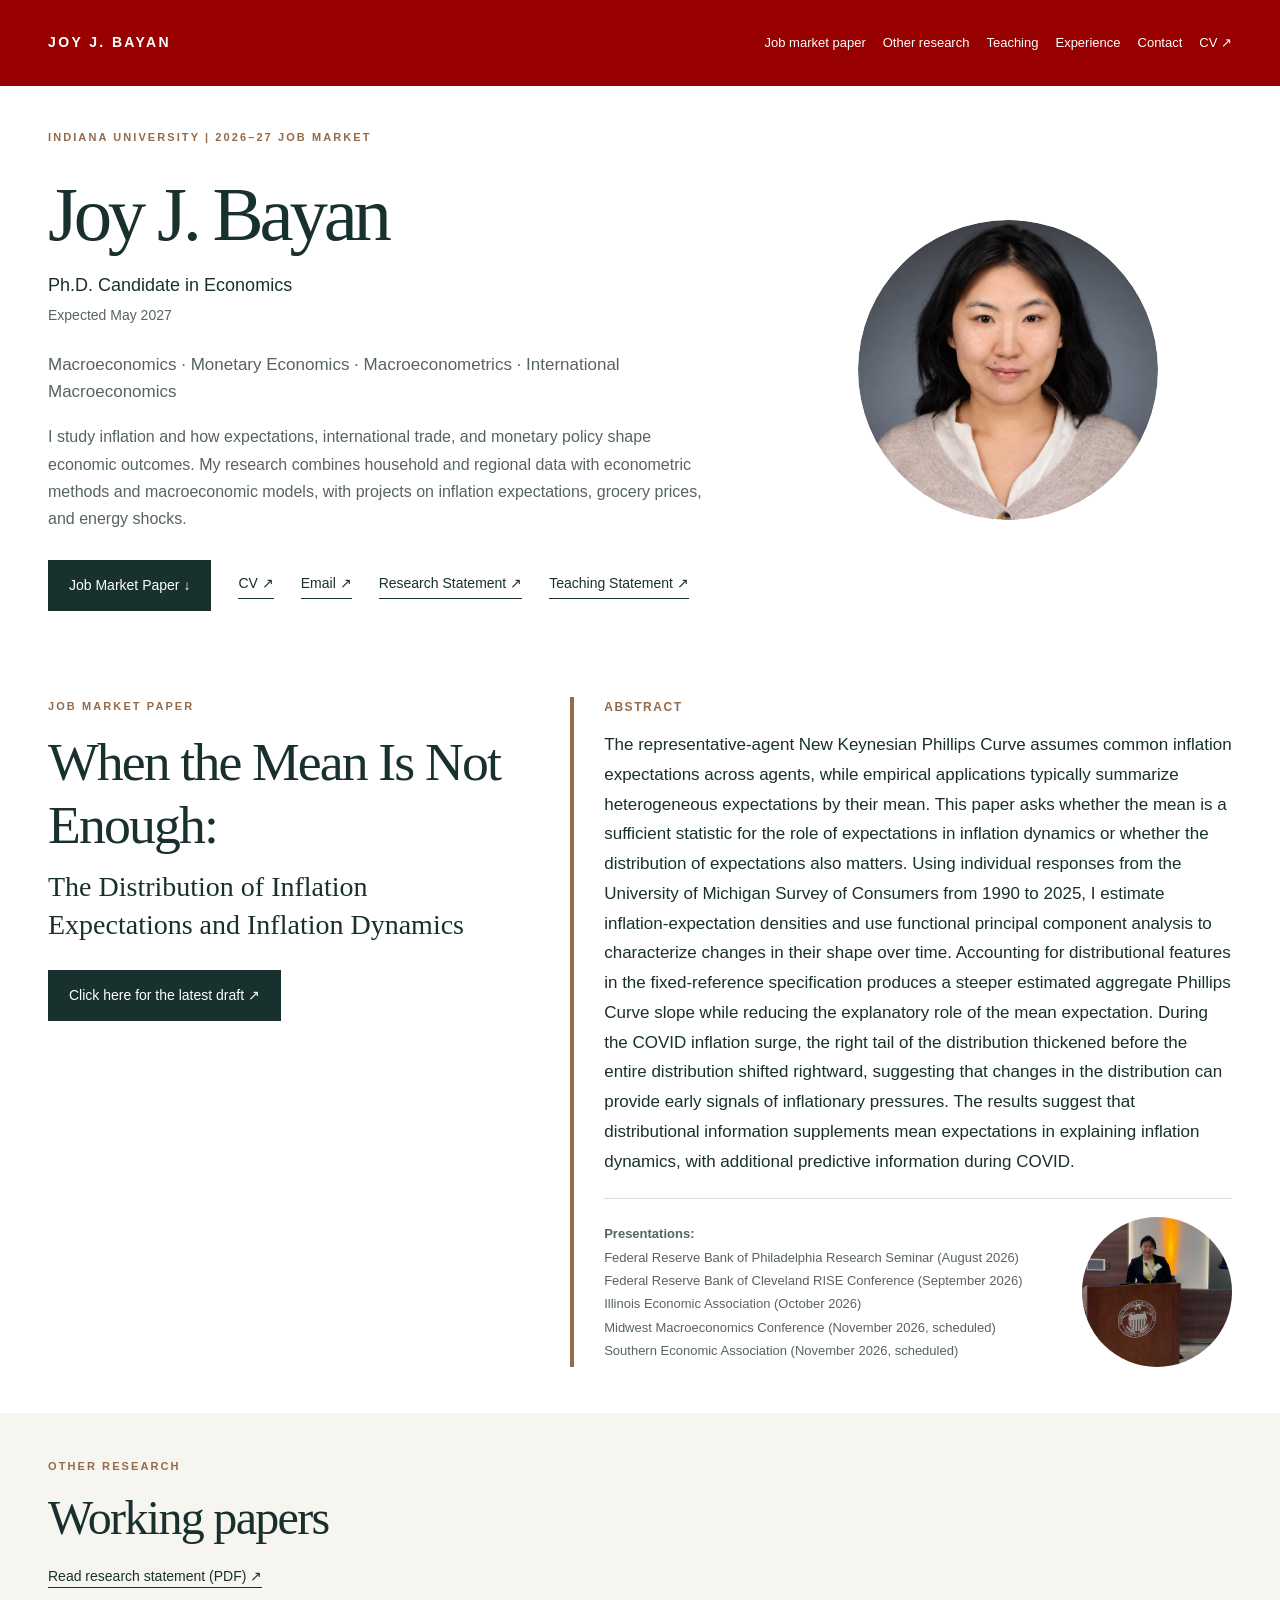
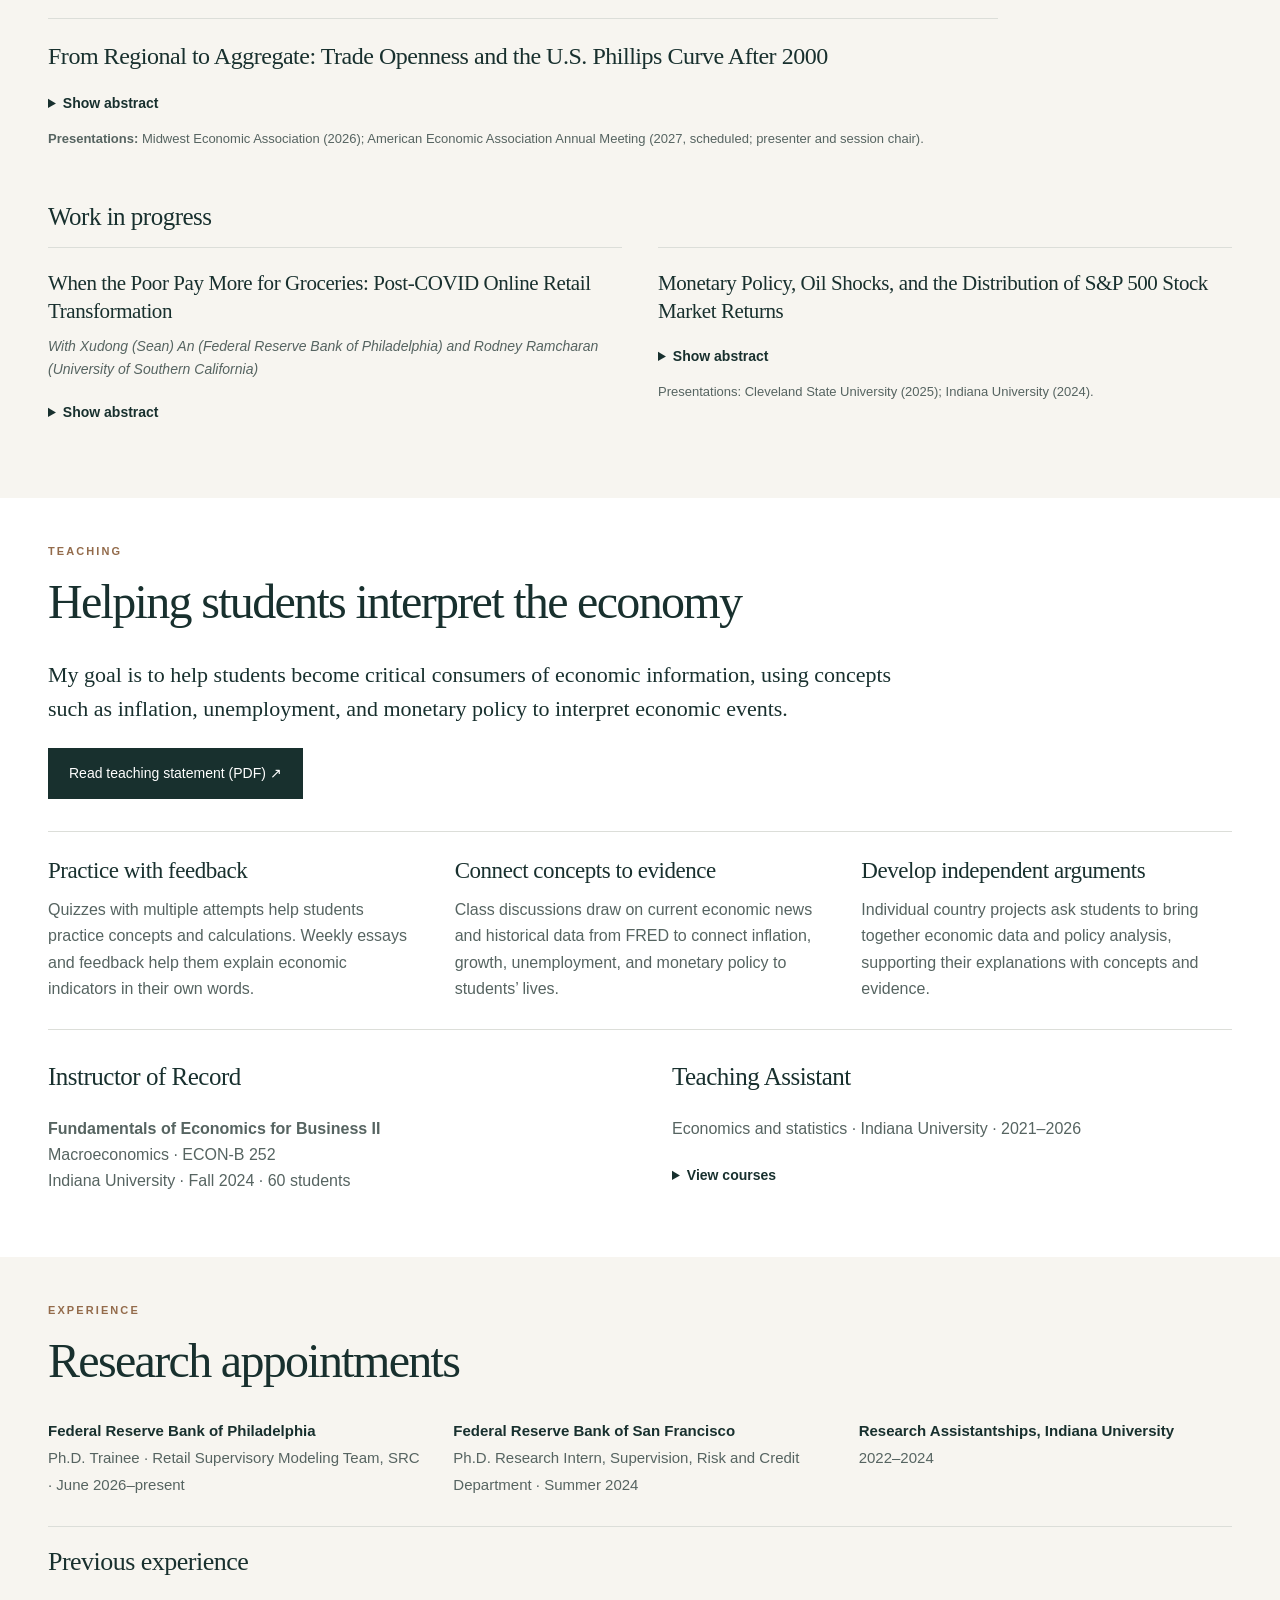
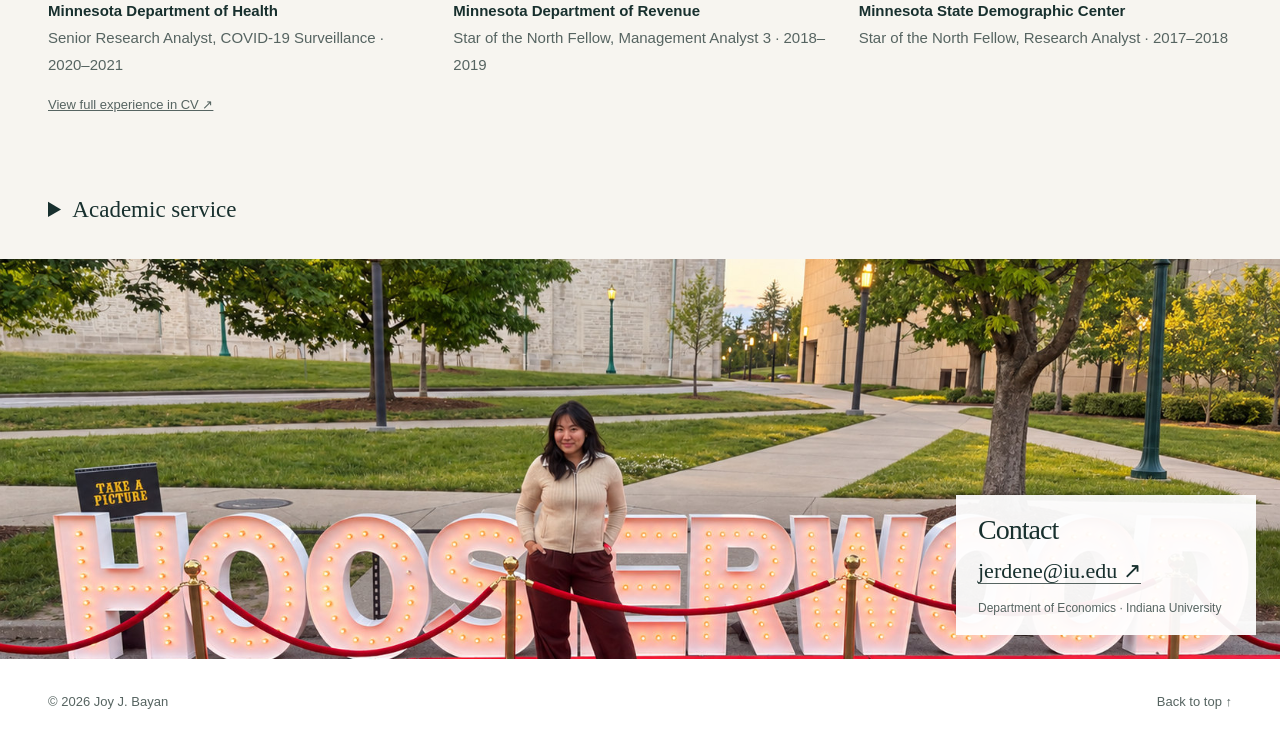
==== commit 4a7a1676: "Place presentations beneath their corresponding papers" ====
--- a/index.html
+++ b/index.html
@@ -5,17 +5,16 @@
 <meta name="viewport" content="width=device-width, initial-scale=1">
 <meta name="description" content="Joy J. Bayan is a 2026–27 economics job market candidate at Indiana University studying macroeconomics, monetary economics, macroeconometrics, and international macroeconomics.">
 <title>Joy J. Bayan | Economics Job Market</title>
-<link rel="stylesheet" href="site.css?v=teaching-statements-20261103">
+<link rel="stylesheet" href="site.css?v=paper-presentations-20261103">
 </head>
 <body>
 <a class="skip" href="#main">Skip to content</a>
-<div class="site-header"><header class="topbar wrap"><a class="wordmark" href="#top">JOY J. BAYAN</a><nav aria-label="Main navigation"><a href="#job-market-paper">Job market paper</a><a href="#other-research">Other research</a><a href="#teaching">Teaching</a><a href="#presentations">Presentations</a><a href="#experience">Experience</a><a href="#contact">Contact</a><a href="files/Joy_Bayan_CV.pdf?v=20261103-abstract-aligned" target="_blank" rel="noopener">CV ↗</a></nav></header></div>
+<div class="site-header"><header class="topbar wrap"><a class="wordmark" href="#top">JOY J. BAYAN</a><nav aria-label="Main navigation"><a href="#job-market-paper">Job market paper</a><a href="#other-research">Other research</a><a href="#teaching">Teaching</a><a href="#experience">Experience</a><a href="#contact">Contact</a><a href="files/Joy_Bayan_CV.pdf?v=20261103-abstract-aligned" target="_blank" rel="noopener">CV ↗</a></nav></header></div>
 <main id="main">
 <section class="hero wrap" id="top"><div class="hero-copy"><div class="eyebrow">INDIANA UNIVERSITY | 2026–27 JOB MARKET</div><h1>Joy J. Bayan</h1><p class="role">Ph.D. Candidate in Economics <span>Expected May 2027</span></p><p class="lead">Macroeconomics · Monetary Economics · Macroeconometrics · International Macroeconomics</p><p class="research-intro">I study inflation and how expectations, international trade, and monetary policy shape economic outcomes. My research combines household and regional data with econometric methods and macroeconomic models, with projects on inflation expectations, grocery prices, and energy shocks.</p><div class="actions"><a class="button" href="#job-market-paper">Job Market Paper ↓</a><a class="text-link" href="files/Joy_Bayan_CV.pdf?v=20261103-abstract-aligned" target="_blank" rel="noopener">CV ↗</a><a class="text-link" href="mailto:jerdene@iu.edu">Email ↗</a><a class="text-link" href="files/Joy_Bayan_Research_Statement.pdf" target="_blank" rel="noopener">Research Statement ↗</a><a class="text-link" href="files/Joy_Bayan_Teaching_Statement.pdf" target="_blank" rel="noopener">Teaching Statement ↗</a></div></div><div class="portrait"><img src="files/joy-bayan-selected.jpg" alt="Portrait of Joy Bayan" width="1100" height="733"></div></section>
-<section class="section wrap research-first" id="job-market-paper"><div class="eyebrow">JOB MARKET PAPER</div><h2>When the Mean Is Not Enough:</h2><p class="paper-subtitle">The Distribution of Inflation Expectations and Inflation Dynamics</p><div class="actions"><a class="button" id="latest-draft-link" href="latest-draft.html">Click here for the latest draft ↗</a></div><div class="jmp-summary"><p class="abstract-label">Abstract</p><p>The representative-agent New Keynesian Phillips Curve assumes common inflation expectations across agents, while empirical applications typically summarize heterogeneous expectations by their mean. This paper asks whether the mean is a sufficient statistic for the role of expectations in inflation dynamics or whether the distribution of expectations also matters. Using individual responses from the University of Michigan Survey of Consumers from 1990 to 2025, I estimate inflation-expectation densities and use functional principal component analysis to characterize changes in their shape over time. Accounting for distributional features in the fixed-reference specification produces a steeper estimated aggregate Phillips Curve slope while reducing the explanatory role of the mean expectation. During the COVID inflation surge, the right tail of the distribution thickened before the entire distribution shifted rightward, suggesting that changes in the distribution can provide early signals of inflationary pressures. The results suggest that distributional information supplements mean expectations in explaining inflation dynamics, with additional predictive information during COVID.</p></div></section>
-<section class="section tinted" id="other-research"><div class="wrap"><div class="eyebrow">OTHER RESEARCH</div><h2>Working papers</h2><p class="statement-link"><a class="text-link" href="files/Joy_Bayan_Research_Statement.pdf" target="_blank" rel="noopener">Read research statement (PDF) ↗</a></p><div class="research-list"><article><h3>From Regional to Aggregate: Trade Openness and the U.S. Phillips Curve After 2000</h3><details class="compact-details"><summary><span class="when-closed">Show abstract</span><span class="when-open">Hide abstract</span></summary><p>This paper studies how trade openness reshaped the slope of the U.S. Phillips Curve after 2000. I develop an open-economy New Keynesian framework in which inflation dynamics depend on domestic slack and exposure to foreign-goods prices through trade openness. Empirically, I use U.S. regional panel data and exploit cross-regional variation in exposure to globalization using a shift-share instrument constructed from pre-2000 regional employment shares. The results show that trade openness contributed to the flattening of the U.S. Phillips Curve after 2000.</p></details></article></div><div class="works-in-progress"><h3 class="research-subheading">Work in progress</h3><div class="research-list"><article><h3>When the Poor Pay More for Groceries: Post-COVID Online Retail Transformation</h3><p class="byline">With Xudong (Sean) An (Federal Reserve Bank of Philadelphia) and Rodney Ramcharan (University of Southern California)</p><details class="compact-details"><summary><span class="when-closed">Show abstract</span><span class="when-open">Hide abstract</span></summary><p>Using 100 million grocery retail transactions from 228,519 U.S. households between 2019 and 2023, we show that low-income households experienced 1.4% more grocery price inflation than high-income households in the post-COVID period. After 2022, fresh-produce prices rose 5.3% more for low-income households. The increased adoption of online shopping eliminated geographic pricing advantages, reducing relative savings for low-income households by 4.4%, while the expansion of warehouse clubs increased their price premiums by 6.4%, with monetary policy tightening adding a further 0.11%.</p></details></article><article><h3>Monetary Policy, Oil Shocks, and the Distribution of S&amp;P 500 Stock Market Returns</h3><details class="compact-details"><summary><span class="when-closed">Show abstract</span><span class="when-open">Hide abstract</span></summary><p>This paper studies how oil supply, global demand, oil-specific demand, and monetary policy shocks affect the distribution of U.S. stock market returns. Using monthly data from 1988 to 2018, I estimate cross-sectional densities of S&amp;P 500 returns and use functional principal component analysis to summarize changes in their shape. I combine these distributional components with a Kilian-style structural vector autoregression in a mixed vector autoregressive framework to examine how the shocks transmit through the return distribution beyond their effects on average returns.</p></details><p class="meta">Presentations: Cleveland State University (2025); Indiana University (2024).</p></article></div></div></div></section>
+<section class="section wrap research-first" id="job-market-paper"><div class="eyebrow">JOB MARKET PAPER</div><h2>When the Mean Is Not Enough:</h2><p class="paper-subtitle">The Distribution of Inflation Expectations and Inflation Dynamics</p><div class="actions"><a class="button" id="latest-draft-link" href="latest-draft.html?v=20261103-abstract-aligned">Click here for the latest draft ↗</a></div><div class="jmp-summary"><p class="abstract-label">Abstract</p><p>The representative-agent New Keynesian Phillips Curve assumes common inflation expectations across agents, while empirical applications typically summarize heterogeneous expectations by their mean. This paper asks whether the mean is a sufficient statistic for the role of expectations in inflation dynamics or whether the distribution of expectations also matters. Using individual responses from the University of Michigan Survey of Consumers from 1990 to 2025, I estimate inflation-expectation densities and use functional principal component analysis to characterize changes in their shape over time. Accounting for distributional features in the fixed-reference specification produces a steeper estimated aggregate Phillips Curve slope while reducing the explanatory role of the mean expectation. During the COVID inflation surge, the right tail of the distribution thickened before the entire distribution shifted rightward, suggesting that changes in the distribution can provide early signals of inflationary pressures. The results suggest that distributional information supplements mean expectations in explaining inflation dynamics, with additional predictive information during COVID.</p><div class="paper-presentations" id="presentations"><p class="meta"><strong>Presentations:</strong><br>Federal Reserve Bank of Philadelphia Research Seminar (August 2026)<br>Federal Reserve Bank of Cleveland RISE Conference (September 2026)<br>Illinois Economic Association (October 2026)<br>Midwest Macroeconomics Conference (November 2026, scheduled)<br>Southern Economic Association (November 2026, scheduled)</p><figure class="presentation-circle"><img src="files/joy-presentation-original.jpg" alt="Joy Bayan at the podium at the Federal Reserve Bank of Cleveland" width="1368" height="1824" loading="lazy"></figure></div></div></section>
+<section class="section tinted" id="other-research"><div class="wrap"><div class="eyebrow">OTHER RESEARCH</div><h2>Working papers</h2><p class="statement-link"><a class="text-link" href="files/Joy_Bayan_Research_Statement.pdf" target="_blank" rel="noopener">Read research statement (PDF) ↗</a></p><div class="research-list"><article><h3>From Regional to Aggregate: Trade Openness and the U.S. Phillips Curve After 2000</h3><details class="compact-details"><summary><span class="when-closed">Show abstract</span><span class="when-open">Hide abstract</span></summary><p>This paper studies how trade openness reshaped the slope of the U.S. Phillips Curve after 2000. I develop an open-economy New Keynesian framework in which inflation dynamics depend on domestic slack and exposure to foreign-goods prices through trade openness. Empirically, I use U.S. regional panel data and exploit cross-regional variation in exposure to globalization using a shift-share instrument constructed from pre-2000 regional employment shares. The results show that trade openness contributed to the flattening of the U.S. Phillips Curve after 2000.</p></details><p class="meta"><strong>Presentations:</strong> Midwest Economic Association (2026); American Economic Association Annual Meeting (2027, scheduled; presenter and session chair).</p></article></div><div class="works-in-progress"><h3 class="research-subheading">Work in progress</h3><div class="research-list"><article><h3>When the Poor Pay More for Groceries: Post-COVID Online Retail Transformation</h3><p class="byline">With Xudong (Sean) An (Federal Reserve Bank of Philadelphia) and Rodney Ramcharan (University of Southern California)</p><details class="compact-details"><summary><span class="when-closed">Show abstract</span><span class="when-open">Hide abstract</span></summary><p>Using 100 million grocery retail transactions from 228,519 U.S. households between 2019 and 2023, we show that low-income households experienced 1.4% more grocery price inflation than high-income households in the post-COVID period. After 2022, fresh-produce prices rose 5.3% more for low-income households. The increased adoption of online shopping eliminated geographic pricing advantages, reducing relative savings for low-income households by 4.4%, while the expansion of warehouse clubs increased their price premiums by 6.4%, with monetary policy tightening adding a further 0.11%.</p></details></article><article><h3>Monetary Policy, Oil Shocks, and the Distribution of S&amp;P 500 Stock Market Returns</h3><details class="compact-details"><summary><span class="when-closed">Show abstract</span><span class="when-open">Hide abstract</span></summary><p>This paper studies how oil supply, global demand, oil-specific demand, and monetary policy shocks affect the distribution of U.S. stock market returns. Using monthly data from 1988 to 2018, I estimate cross-sectional densities of S&amp;P 500 returns and use functional principal component analysis to summarize changes in their shape. I combine these distributional components with a Kilian-style structural vector autoregression in a mixed vector autoregressive framework to examine how the shocks transmit through the return distribution beyond their effects on average returns.</p></details><p class="meta">Presentations: Cleveland State University (2025); Indiana University (2024).</p></article></div></div></div></section>
 <section class="section wrap" id="teaching"><div class="eyebrow">TEACHING</div><h2>Helping students interpret the economy</h2><p class="teaching-intro">My goal is to help students become critical consumers of economic information, using concepts such as inflation, unemployment, and monetary policy to interpret economic events.</p><div class="actions teaching-actions"><a class="button" href="files/Joy_Bayan_Teaching_Statement.pdf" target="_blank" rel="noopener">Read teaching statement (PDF) ↗</a></div><div class="teaching-practice"><article><h3>Practice with feedback</h3><p>Quizzes with multiple attempts help students practice concepts and calculations. Weekly essays and feedback help them explain economic indicators in their own words.</p></article><article><h3>Connect concepts to evidence</h3><p>Class discussions draw on current economic news and historical data from FRED to connect inflation, growth, unemployment, and monetary policy to students’ lives.</p></article><article><h3>Develop independent arguments</h3><p>Individual country projects ask students to bring together economic data and policy analysis, supporting their explanations with concepts and evidence.</p></article></div><div class="two-col teaching-experience"><div><h3>Instructor of Record</h3><p><strong>Fundamentals of Economics for Business II</strong><br>Macroeconomics · ECON-B 252<br>Indiana University · Fall 2024 · 60 students</p></div><div><h3>Teaching Assistant</h3><p>Economics and statistics · Indiana University · 2021–2026</p><details class="compact-details"><summary>View courses</summary><p>Statistical Analysis for Business and Economics (ECON-E 370) · Spring 2025<br>Economics of Race (ECON-E 211) · Spring 2024<br>Economics of Gender (ECON-E 211) · Spring 2023<br>Fundamentals of Economics for Business II (ECON-B 252) · Fall 2022</p></details></div></div></section>
-<section class="section wrap" id="presentations"><div class="eyebrow">PRESENTATIONS</div><h2>Selected presentations</h2><div class="presentations-layout"><div class="conference-list"><div><span class="tag">2026 · PRESENTED</span><p>Federal Reserve Bank of Philadelphia Research Seminar (August) · Federal Reserve Bank of Cleveland RISE Conference (September) · Midwest Economic Association</p></div><div><span class="tag">2026 · UPCOMING</span><p>Illinois Economic Association (October) · Midwest Macroeconomics Conference (November) · Southern Economic Association (November)</p></div><div><span class="tag">2027 · SCHEDULED</span><p>American Economic Association Annual Meeting · Presenter and Session Chair</p></div></div><figure class="presentation-circle"><img src="files/joy-presentation-original.jpg" alt="Joy Bayan at the podium at the Federal Reserve Bank of Cleveland" width="1368" height="1824" loading="lazy"></figure></div></section>
 <section class="section tinted" id="experience"><div class="wrap"><div class="eyebrow">EXPERIENCE</div><h2>Research appointments</h2><div class="appointments"><div class="appointment-item"><p><strong>Federal Reserve Bank of Philadelphia</strong><br>Ph.D. Trainee · Retail Supervisory Modeling Team, SRC · June 2026–present</p></div><div class="appointment-item"><p><strong>Federal Reserve Bank of San Francisco</strong><br>Ph.D. Research Intern, Supervision, Risk and Credit Department · Summer 2024</p></div><div class="appointment-item"><p><strong>Research Assistantships, Indiana University</strong><br>2022–2024</p></div></div><div class="previous-experience"><h3>Previous experience</h3><p><strong>Minnesota Department of Health</strong><br>Senior Research Analyst, COVID-19 Surveillance · 2020–2021</p><p><strong>Minnesota Department of Revenue</strong><br>Star of the North Fellow, Management Analyst 3 · 2018–2019</p><p><strong>Minnesota State Demographic Center</strong><br>Star of the North Fellow, Research Analyst · 2017–2018</p></div><p class="cv-note"><a href="files/Joy_Bayan_CV.pdf?v=20261103-abstract-aligned" target="_blank" rel="noopener">View full experience in CV ↗</a></p></div></section>
 <section class="section tinted service-compact" id="academic-service"><div class="wrap"><details class="compact-details"><summary>Academic service</summary><p><strong>Women in Economics, Indiana University Alumnae Group, Washington, DC</strong> · 2025–2026</p><p><strong>Student Ambassador, Association for Public Policy Analysis &amp; Management (APPAM)</strong> · 2026</p><p><strong>AES Departmental Coordinator, Economics Department, Indiana University</strong> · 2025–2026</p><p><strong>Development Coordinator, Graduate Student Government, Indiana University</strong> · 2024</p></details></div></section>
 <section class="contact" id="contact"><div class="wrap"><h2>Contact</h2><a class="contact-email" href="mailto:jerdene@iu.edu">jerdene@iu.edu ↗</a><p class="affiliation">Department of Economics · Indiana University</p></div></section>
@@ -25,4 +24,3 @@
 </body>
 </html>
 
-
--- a/site.css
+++ b/site.css
@@ -165,3 +165,9 @@
 .teaching-experience h3{margin-top:0}
 @media(max-width:780px){.teaching-practice{grid-template-columns:1fr;gap:24px}.teaching-intro{font-size:20px}.research-first>.actions{margin-bottom:26px}}
 
+
+/* Presentations stay with their papers. */
+.paper-presentations{display:grid;grid-template-columns:minmax(0,1fr) 150px;gap:24px;align-items:center;margin-top:22px;padding-top:18px;border-top:1px solid var(--line)}
+.jmp-summary .paper-presentations p{font-size:13px;line-height:1.8;margin:0}
+.paper-presentations .presentation-circle{width:150px;justify-self:end}
+@media(max-width:650px){.paper-presentations{grid-template-columns:1fr;gap:18px}.paper-presentations .presentation-circle{width:140px;justify-self:start}}
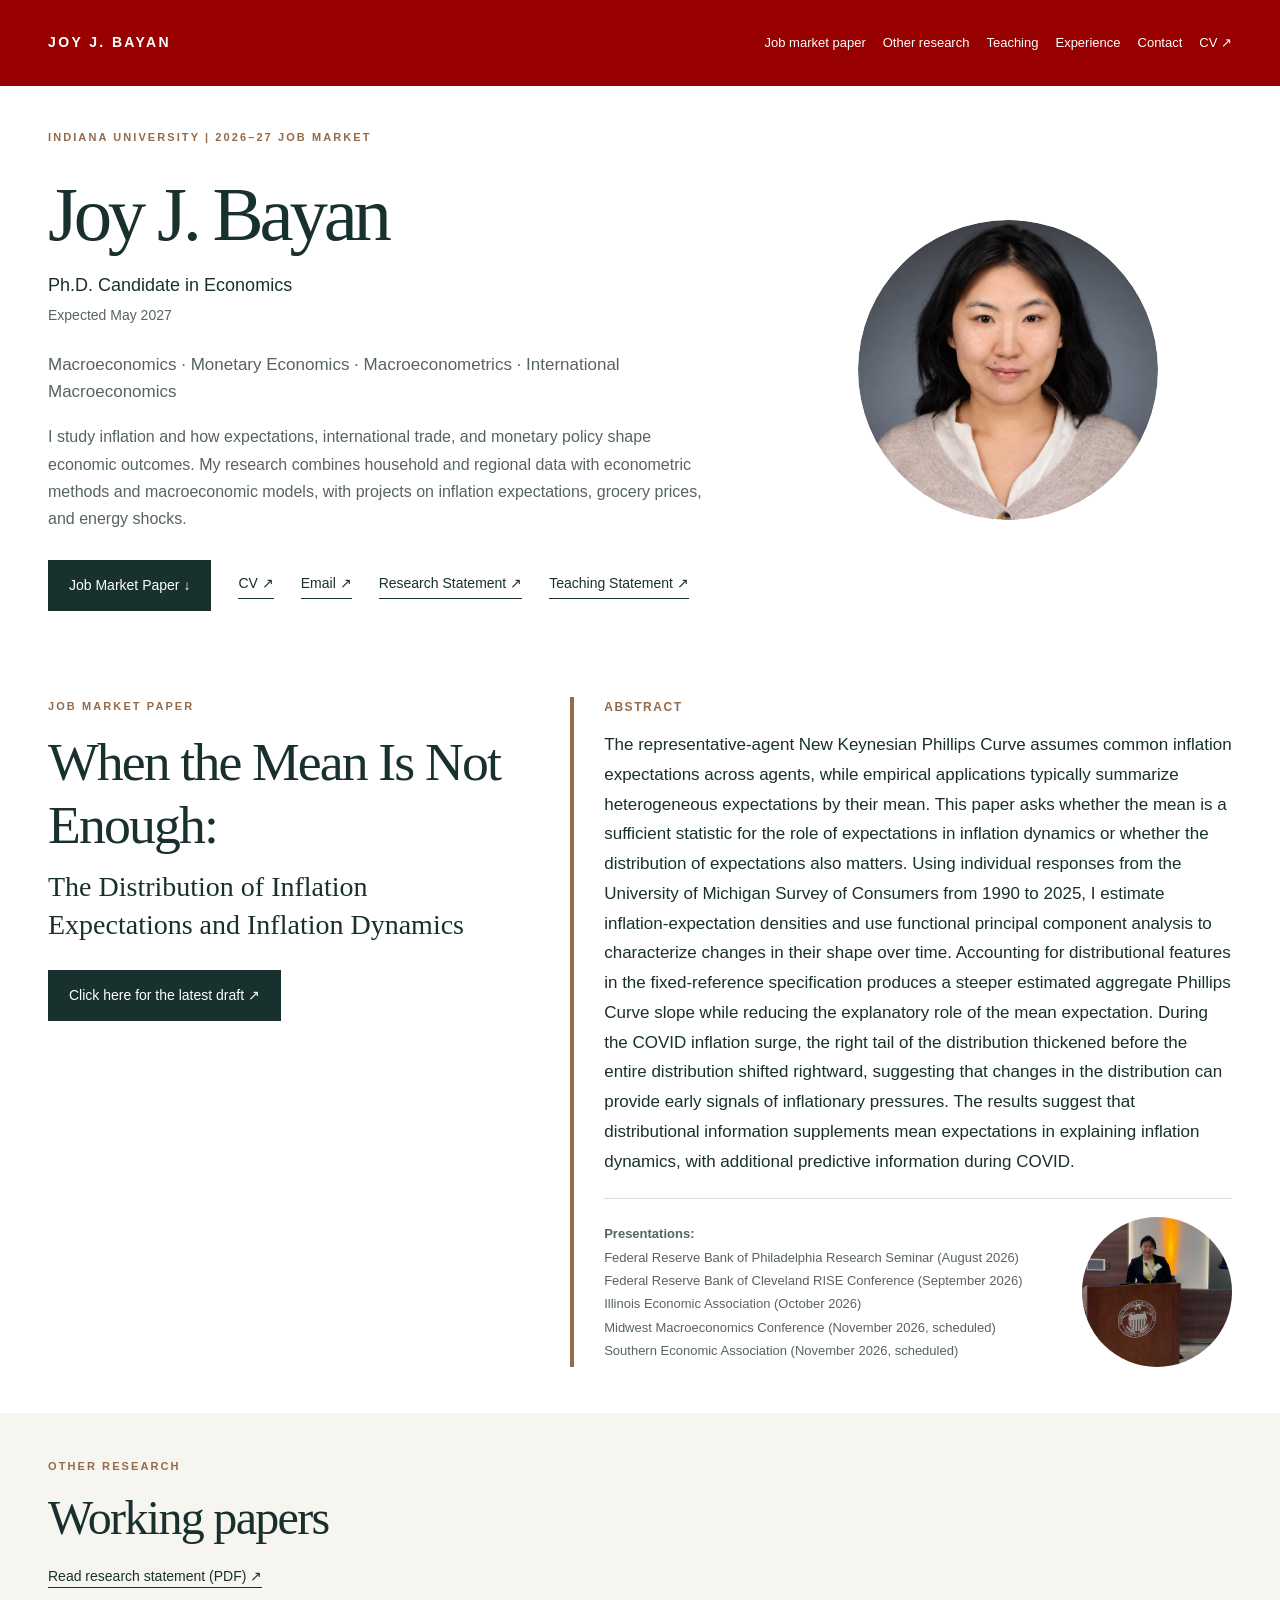
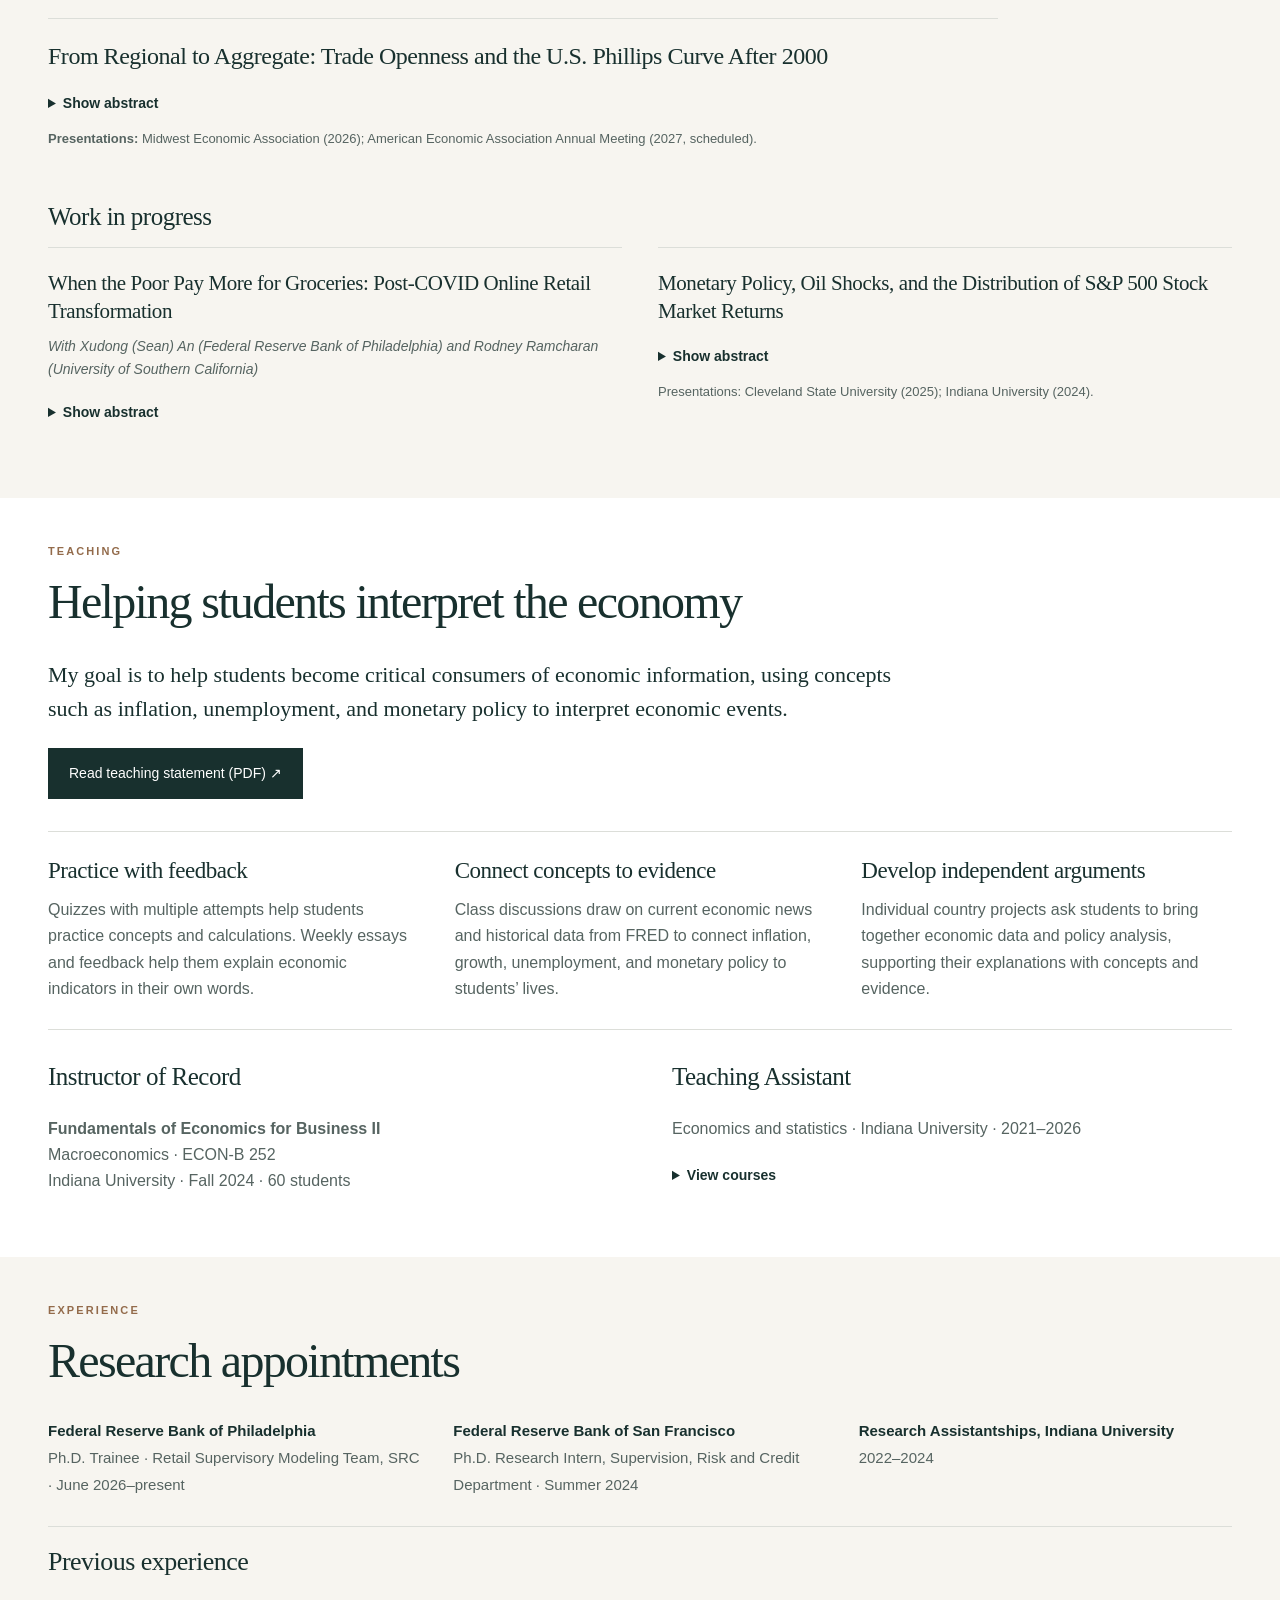
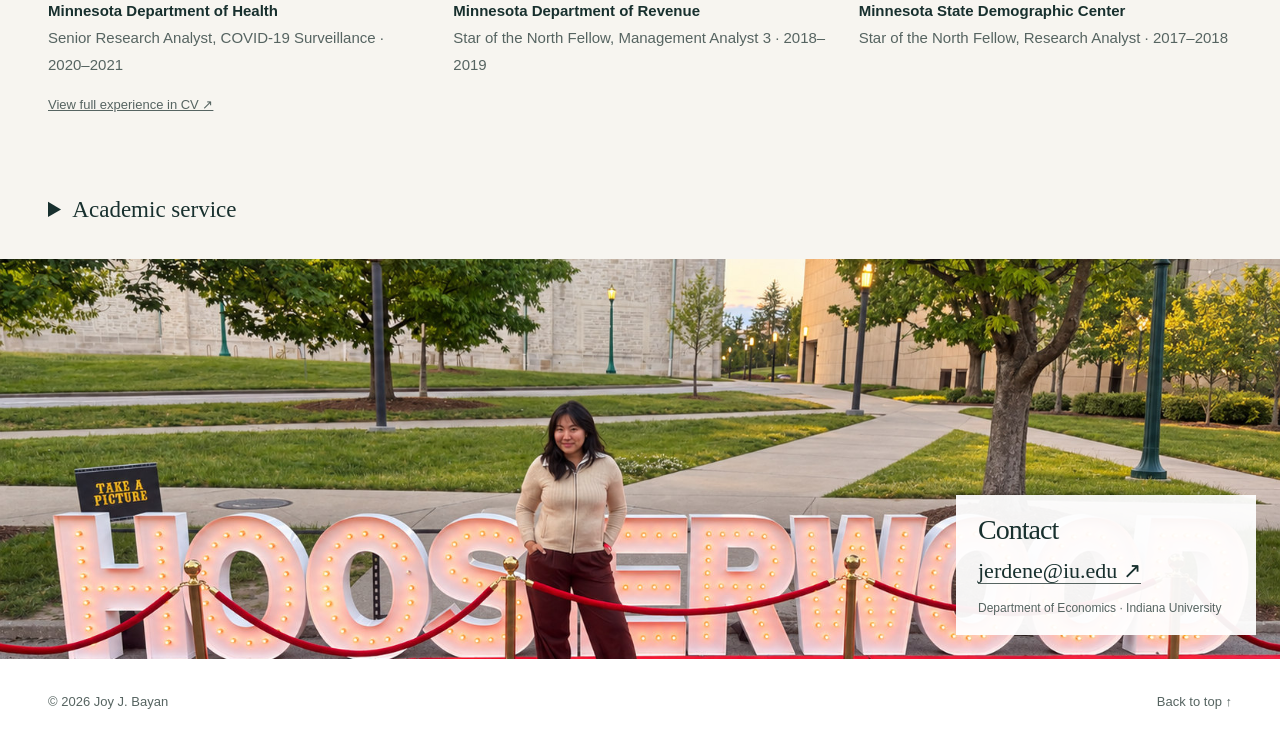
==== commit d5b32553: "Keep AEA paper entry limited to its presentation details" ====
--- a/index.html
+++ b/index.html
@@ -13,7 +13,7 @@
 <main id="main">
 <section class="hero wrap" id="top"><div class="hero-copy"><div class="eyebrow">INDIANA UNIVERSITY | 2026–27 JOB MARKET</div><h1>Joy J. Bayan</h1><p class="role">Ph.D. Candidate in Economics <span>Expected May 2027</span></p><p class="lead">Macroeconomics · Monetary Economics · Macroeconometrics · International Macroeconomics</p><p class="research-intro">I study inflation and how expectations, international trade, and monetary policy shape economic outcomes. My research combines household and regional data with econometric methods and macroeconomic models, with projects on inflation expectations, grocery prices, and energy shocks.</p><div class="actions"><a class="button" href="#job-market-paper">Job Market Paper ↓</a><a class="text-link" href="files/Joy_Bayan_CV.pdf?v=20261103-abstract-aligned" target="_blank" rel="noopener">CV ↗</a><a class="text-link" href="mailto:jerdene@iu.edu">Email ↗</a><a class="text-link" href="files/Joy_Bayan_Research_Statement.pdf" target="_blank" rel="noopener">Research Statement ↗</a><a class="text-link" href="files/Joy_Bayan_Teaching_Statement.pdf" target="_blank" rel="noopener">Teaching Statement ↗</a></div></div><div class="portrait"><img src="files/joy-bayan-selected.jpg" alt="Portrait of Joy Bayan" width="1100" height="733"></div></section>
 <section class="section wrap research-first" id="job-market-paper"><div class="eyebrow">JOB MARKET PAPER</div><h2>When the Mean Is Not Enough:</h2><p class="paper-subtitle">The Distribution of Inflation Expectations and Inflation Dynamics</p><div class="actions"><a class="button" id="latest-draft-link" href="latest-draft.html?v=20261103-abstract-aligned">Click here for the latest draft ↗</a></div><div class="jmp-summary"><p class="abstract-label">Abstract</p><p>The representative-agent New Keynesian Phillips Curve assumes common inflation expectations across agents, while empirical applications typically summarize heterogeneous expectations by their mean. This paper asks whether the mean is a sufficient statistic for the role of expectations in inflation dynamics or whether the distribution of expectations also matters. Using individual responses from the University of Michigan Survey of Consumers from 1990 to 2025, I estimate inflation-expectation densities and use functional principal component analysis to characterize changes in their shape over time. Accounting for distributional features in the fixed-reference specification produces a steeper estimated aggregate Phillips Curve slope while reducing the explanatory role of the mean expectation. During the COVID inflation surge, the right tail of the distribution thickened before the entire distribution shifted rightward, suggesting that changes in the distribution can provide early signals of inflationary pressures. The results suggest that distributional information supplements mean expectations in explaining inflation dynamics, with additional predictive information during COVID.</p><div class="paper-presentations" id="presentations"><p class="meta"><strong>Presentations:</strong><br>Federal Reserve Bank of Philadelphia Research Seminar (August 2026)<br>Federal Reserve Bank of Cleveland RISE Conference (September 2026)<br>Illinois Economic Association (October 2026)<br>Midwest Macroeconomics Conference (November 2026, scheduled)<br>Southern Economic Association (November 2026, scheduled)</p><figure class="presentation-circle"><img src="files/joy-presentation-original.jpg" alt="Joy Bayan at the podium at the Federal Reserve Bank of Cleveland" width="1368" height="1824" loading="lazy"></figure></div></div></section>
-<section class="section tinted" id="other-research"><div class="wrap"><div class="eyebrow">OTHER RESEARCH</div><h2>Working papers</h2><p class="statement-link"><a class="text-link" href="files/Joy_Bayan_Research_Statement.pdf" target="_blank" rel="noopener">Read research statement (PDF) ↗</a></p><div class="research-list"><article><h3>From Regional to Aggregate: Trade Openness and the U.S. Phillips Curve After 2000</h3><details class="compact-details"><summary><span class="when-closed">Show abstract</span><span class="when-open">Hide abstract</span></summary><p>This paper studies how trade openness reshaped the slope of the U.S. Phillips Curve after 2000. I develop an open-economy New Keynesian framework in which inflation dynamics depend on domestic slack and exposure to foreign-goods prices through trade openness. Empirically, I use U.S. regional panel data and exploit cross-regional variation in exposure to globalization using a shift-share instrument constructed from pre-2000 regional employment shares. The results show that trade openness contributed to the flattening of the U.S. Phillips Curve after 2000.</p></details><p class="meta"><strong>Presentations:</strong> Midwest Economic Association (2026); American Economic Association Annual Meeting (2027, scheduled; presenter and session chair).</p></article></div><div class="works-in-progress"><h3 class="research-subheading">Work in progress</h3><div class="research-list"><article><h3>When the Poor Pay More for Groceries: Post-COVID Online Retail Transformation</h3><p class="byline">With Xudong (Sean) An (Federal Reserve Bank of Philadelphia) and Rodney Ramcharan (University of Southern California)</p><details class="compact-details"><summary><span class="when-closed">Show abstract</span><span class="when-open">Hide abstract</span></summary><p>Using 100 million grocery retail transactions from 228,519 U.S. households between 2019 and 2023, we show that low-income households experienced 1.4% more grocery price inflation than high-income households in the post-COVID period. After 2022, fresh-produce prices rose 5.3% more for low-income households. The increased adoption of online shopping eliminated geographic pricing advantages, reducing relative savings for low-income households by 4.4%, while the expansion of warehouse clubs increased their price premiums by 6.4%, with monetary policy tightening adding a further 0.11%.</p></details></article><article><h3>Monetary Policy, Oil Shocks, and the Distribution of S&amp;P 500 Stock Market Returns</h3><details class="compact-details"><summary><span class="when-closed">Show abstract</span><span class="when-open">Hide abstract</span></summary><p>This paper studies how oil supply, global demand, oil-specific demand, and monetary policy shocks affect the distribution of U.S. stock market returns. Using monthly data from 1988 to 2018, I estimate cross-sectional densities of S&amp;P 500 returns and use functional principal component analysis to summarize changes in their shape. I combine these distributional components with a Kilian-style structural vector autoregression in a mixed vector autoregressive framework to examine how the shocks transmit through the return distribution beyond their effects on average returns.</p></details><p class="meta">Presentations: Cleveland State University (2025); Indiana University (2024).</p></article></div></div></div></section>
+<section class="section tinted" id="other-research"><div class="wrap"><div class="eyebrow">OTHER RESEARCH</div><h2>Working papers</h2><p class="statement-link"><a class="text-link" href="files/Joy_Bayan_Research_Statement.pdf" target="_blank" rel="noopener">Read research statement (PDF) ↗</a></p><div class="research-list"><article><h3>From Regional to Aggregate: Trade Openness and the U.S. Phillips Curve After 2000</h3><details class="compact-details"><summary><span class="when-closed">Show abstract</span><span class="when-open">Hide abstract</span></summary><p>This paper studies how trade openness reshaped the slope of the U.S. Phillips Curve after 2000. I develop an open-economy New Keynesian framework in which inflation dynamics depend on domestic slack and exposure to foreign-goods prices through trade openness. Empirically, I use U.S. regional panel data and exploit cross-regional variation in exposure to globalization using a shift-share instrument constructed from pre-2000 regional employment shares. The results show that trade openness contributed to the flattening of the U.S. Phillips Curve after 2000.</p></details><p class="meta"><strong>Presentations:</strong> Midwest Economic Association (2026); American Economic Association Annual Meeting (2027, scheduled).</p></article></div><div class="works-in-progress"><h3 class="research-subheading">Work in progress</h3><div class="research-list"><article><h3>When the Poor Pay More for Groceries: Post-COVID Online Retail Transformation</h3><p class="byline">With Xudong (Sean) An (Federal Reserve Bank of Philadelphia) and Rodney Ramcharan (University of Southern California)</p><details class="compact-details"><summary><span class="when-closed">Show abstract</span><span class="when-open">Hide abstract</span></summary><p>Using 100 million grocery retail transactions from 228,519 U.S. households between 2019 and 2023, we show that low-income households experienced 1.4% more grocery price inflation than high-income households in the post-COVID period. After 2022, fresh-produce prices rose 5.3% more for low-income households. The increased adoption of online shopping eliminated geographic pricing advantages, reducing relative savings for low-income households by 4.4%, while the expansion of warehouse clubs increased their price premiums by 6.4%, with monetary policy tightening adding a further 0.11%.</p></details></article><article><h3>Monetary Policy, Oil Shocks, and the Distribution of S&amp;P 500 Stock Market Returns</h3><details class="compact-details"><summary><span class="when-closed">Show abstract</span><span class="when-open">Hide abstract</span></summary><p>This paper studies how oil supply, global demand, oil-specific demand, and monetary policy shocks affect the distribution of U.S. stock market returns. Using monthly data from 1988 to 2018, I estimate cross-sectional densities of S&amp;P 500 returns and use functional principal component analysis to summarize changes in their shape. I combine these distributional components with a Kilian-style structural vector autoregression in a mixed vector autoregressive framework to examine how the shocks transmit through the return distribution beyond their effects on average returns.</p></details><p class="meta">Presentations: Cleveland State University (2025); Indiana University (2024).</p></article></div></div></div></section>
 <section class="section wrap" id="teaching"><div class="eyebrow">TEACHING</div><h2>Helping students interpret the economy</h2><p class="teaching-intro">My goal is to help students become critical consumers of economic information, using concepts such as inflation, unemployment, and monetary policy to interpret economic events.</p><div class="actions teaching-actions"><a class="button" href="files/Joy_Bayan_Teaching_Statement.pdf" target="_blank" rel="noopener">Read teaching statement (PDF) ↗</a></div><div class="teaching-practice"><article><h3>Practice with feedback</h3><p>Quizzes with multiple attempts help students practice concepts and calculations. Weekly essays and feedback help them explain economic indicators in their own words.</p></article><article><h3>Connect concepts to evidence</h3><p>Class discussions draw on current economic news and historical data from FRED to connect inflation, growth, unemployment, and monetary policy to students’ lives.</p></article><article><h3>Develop independent arguments</h3><p>Individual country projects ask students to bring together economic data and policy analysis, supporting their explanations with concepts and evidence.</p></article></div><div class="two-col teaching-experience"><div><h3>Instructor of Record</h3><p><strong>Fundamentals of Economics for Business II</strong><br>Macroeconomics · ECON-B 252<br>Indiana University · Fall 2024 · 60 students</p></div><div><h3>Teaching Assistant</h3><p>Economics and statistics · Indiana University · 2021–2026</p><details class="compact-details"><summary>View courses</summary><p>Statistical Analysis for Business and Economics (ECON-E 370) · Spring 2025<br>Economics of Race (ECON-E 211) · Spring 2024<br>Economics of Gender (ECON-E 211) · Spring 2023<br>Fundamentals of Economics for Business II (ECON-B 252) · Fall 2022</p></details></div></div></section>
 <section class="section tinted" id="experience"><div class="wrap"><div class="eyebrow">EXPERIENCE</div><h2>Research appointments</h2><div class="appointments"><div class="appointment-item"><p><strong>Federal Reserve Bank of Philadelphia</strong><br>Ph.D. Trainee · Retail Supervisory Modeling Team, SRC · June 2026–present</p></div><div class="appointment-item"><p><strong>Federal Reserve Bank of San Francisco</strong><br>Ph.D. Research Intern, Supervision, Risk and Credit Department · Summer 2024</p></div><div class="appointment-item"><p><strong>Research Assistantships, Indiana University</strong><br>2022–2024</p></div></div><div class="previous-experience"><h3>Previous experience</h3><p><strong>Minnesota Department of Health</strong><br>Senior Research Analyst, COVID-19 Surveillance · 2020–2021</p><p><strong>Minnesota Department of Revenue</strong><br>Star of the North Fellow, Management Analyst 3 · 2018–2019</p><p><strong>Minnesota State Demographic Center</strong><br>Star of the North Fellow, Research Analyst · 2017–2018</p></div><p class="cv-note"><a href="files/Joy_Bayan_CV.pdf?v=20261103-abstract-aligned" target="_blank" rel="noopener">View full experience in CV ↗</a></p></div></section>
 <section class="section tinted service-compact" id="academic-service"><div class="wrap"><details class="compact-details"><summary>Academic service</summary><p><strong>Women in Economics, Indiana University Alumnae Group, Washington, DC</strong> · 2025–2026</p><p><strong>Student Ambassador, Association for Public Policy Analysis &amp; Management (APPAM)</strong> · 2026</p><p><strong>AES Departmental Coordinator, Economics Department, Indiana University</strong> · 2025–2026</p><p><strong>Development Coordinator, Graduate Student Government, Indiana University</strong> · 2024</p></details></div></section>
